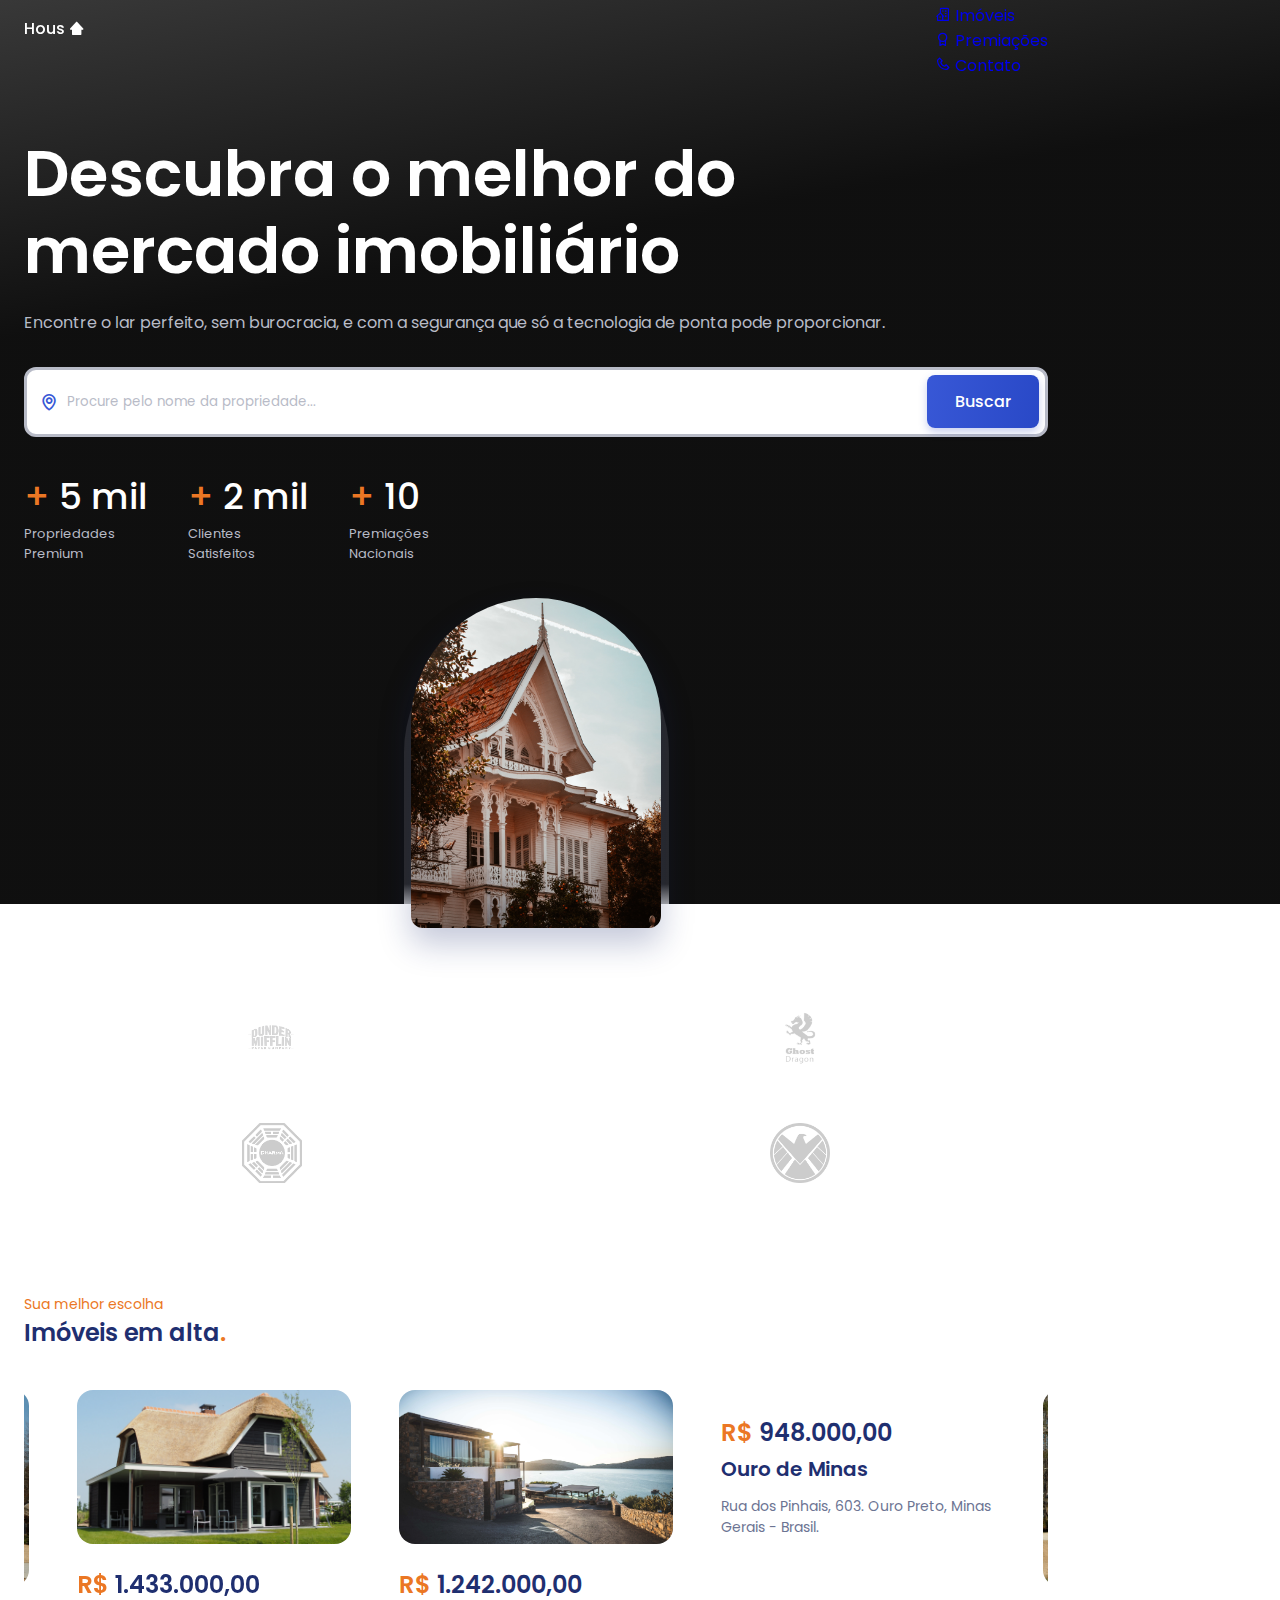
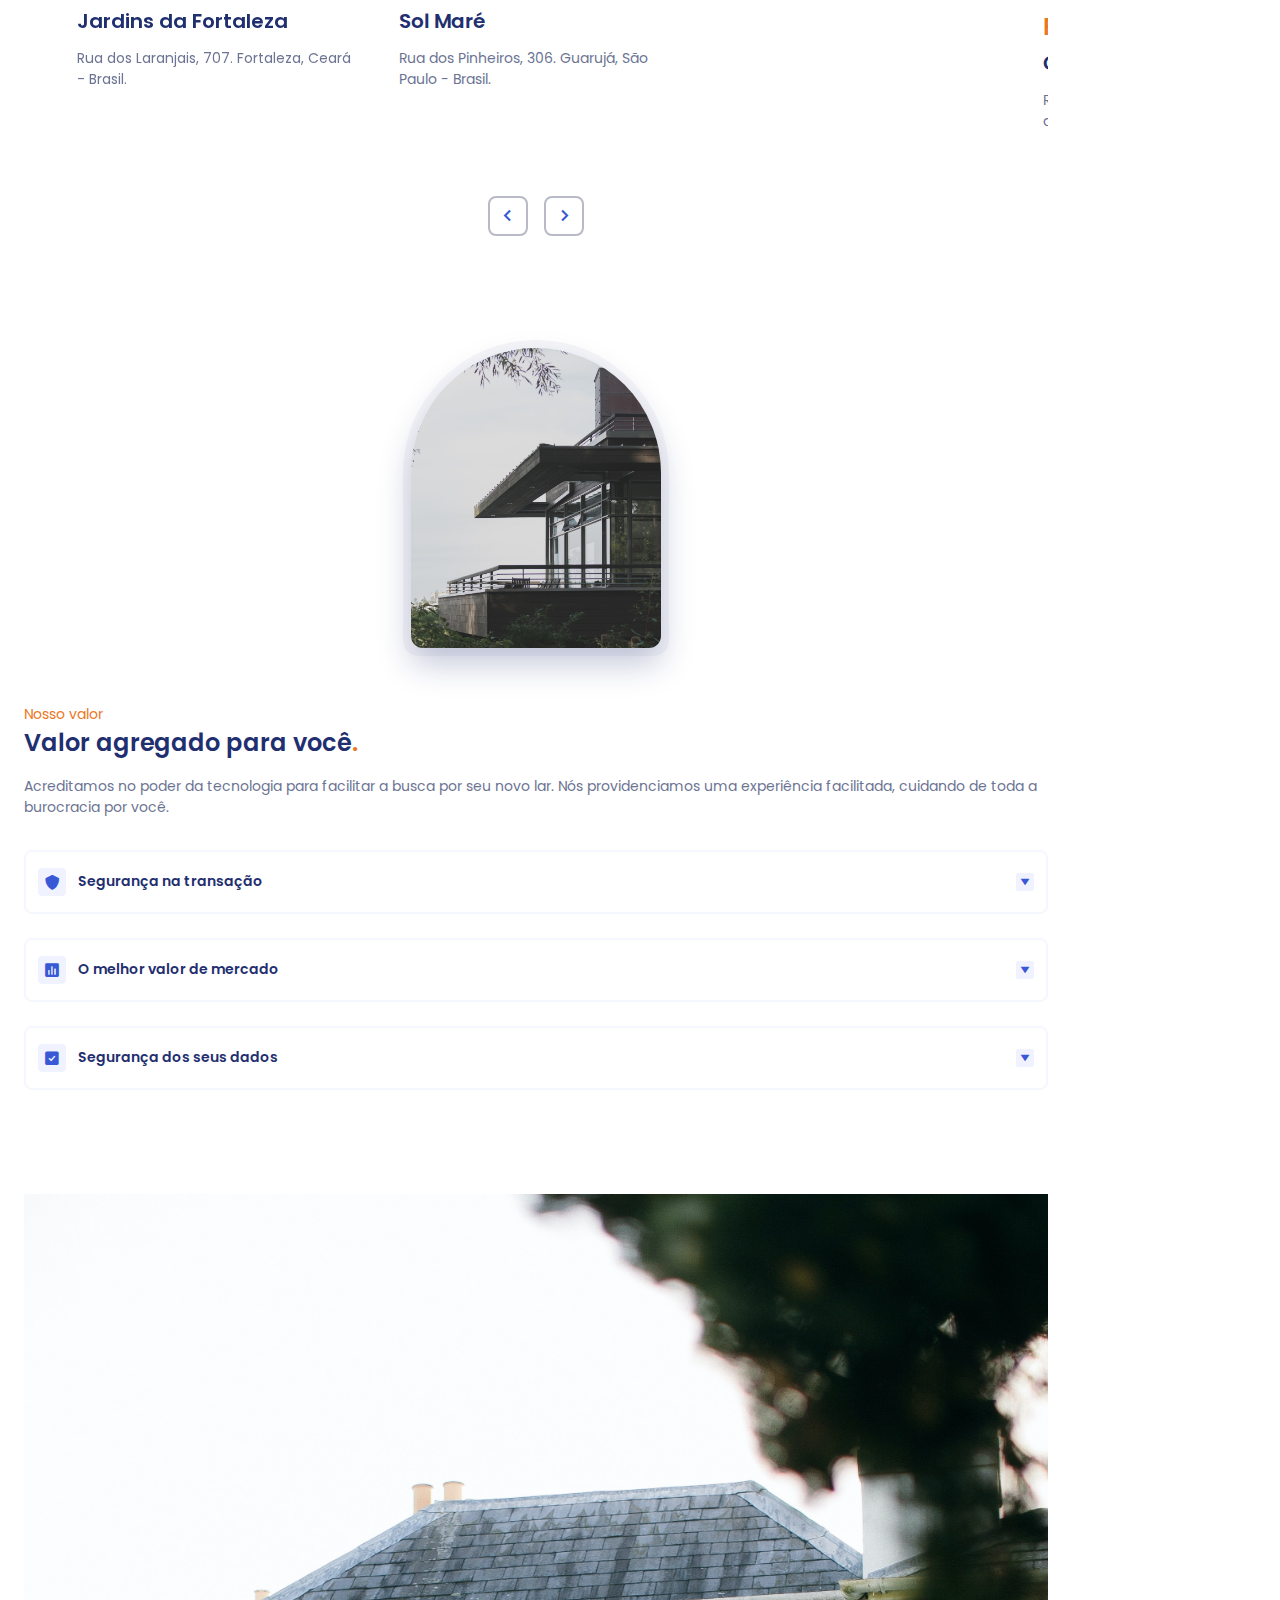
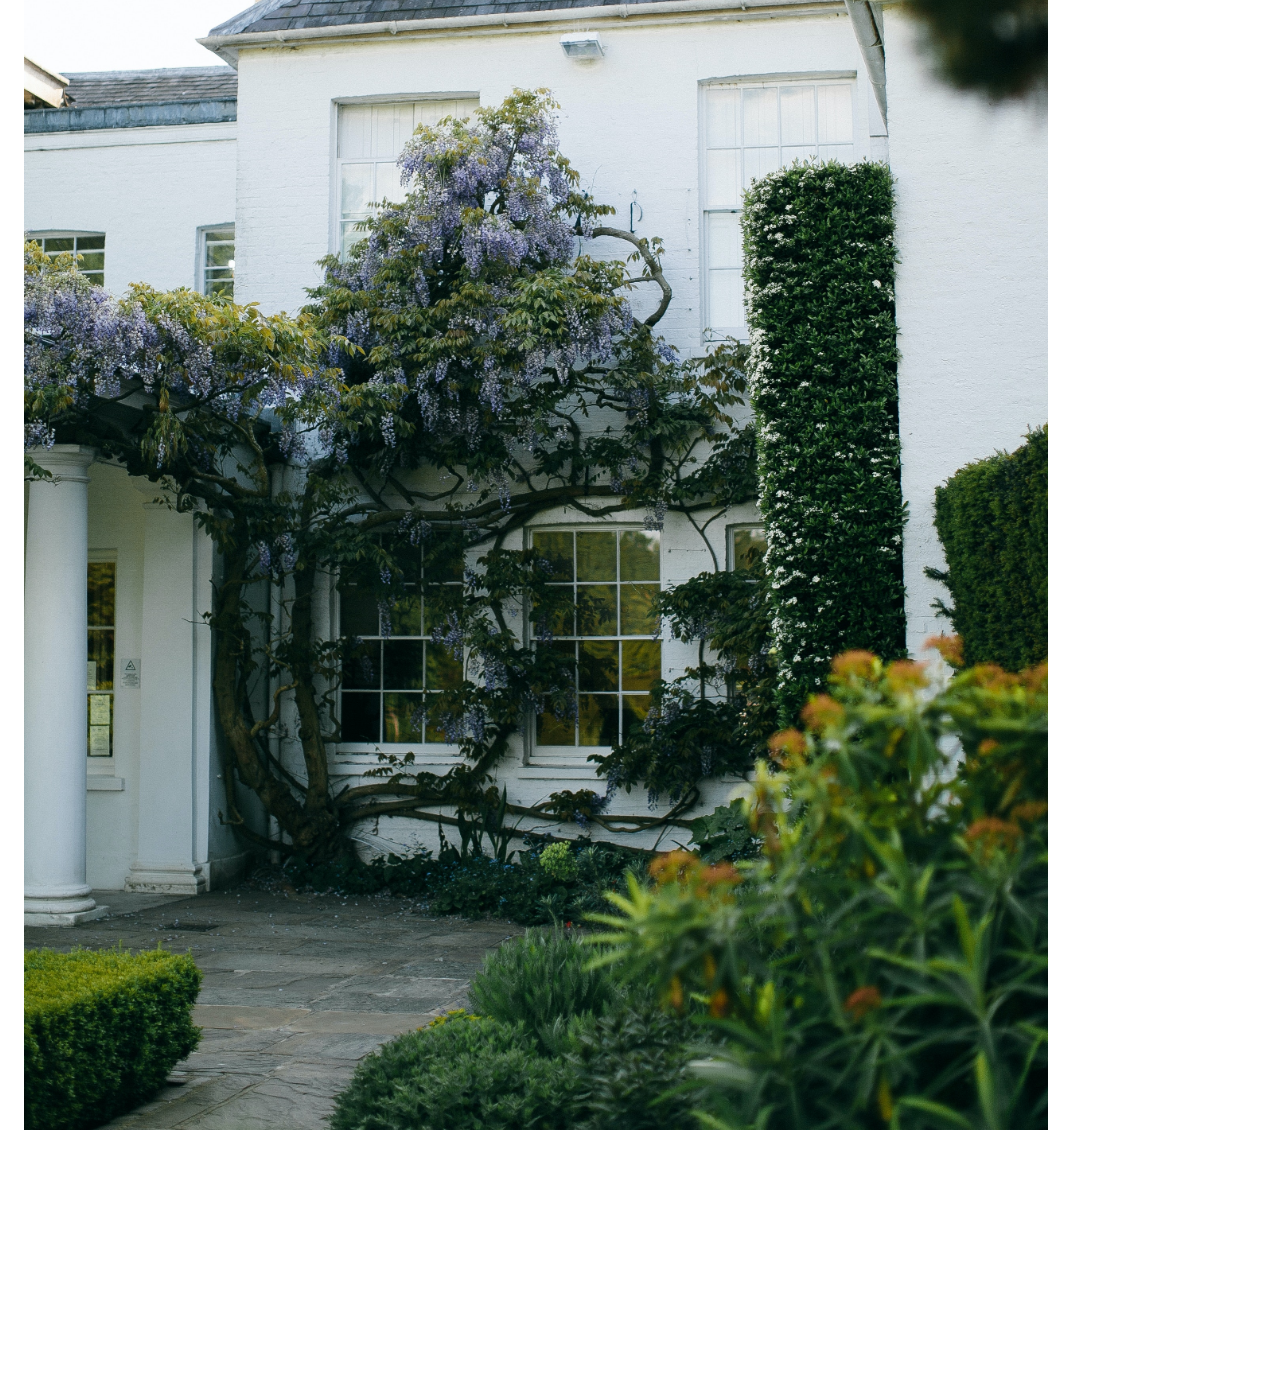
==== front/index.html @ 3b2ef06e "starting front" ====
<!DOCTYPE html>
<html lang="pt">
<head>
    <!--==================== REFERENCES ====================-->
    <!-- 
        Project based on Bedimcode class, available at https://www.youtube.com/watch?v=twRLgPsP1H0, named "Create a Responsive Real State Website Design Using HTML CSS & JavaScript"

        Description:
        "How to make a responsive real state website design using HTML CSS and JavaScript. Real estate landing page. Along with css animations and dark light theme. Developed first with the Mobile First methodology, then for desktop."
     -->


    <meta charset="UTF-8">
    <meta http-equiv="X-UA-Compatible" content="IE=edge">
    <meta name="viewport" content="width=device-width, initial-scale=1.0">

    <!--=============== FAVICON ===============-->
    <link rel="shortcut icon" href="assets/img/favicon.png" type="image/x-icon">


    <!--=============== BOXICONS ===============-->
    <link href='https://unpkg.com/boxicons@2.1.2/css/boxicons.min.css' rel='stylesheet'>

    <!--=============== SWIPER CSS ===============-->
    <link rel="stylesheet" href="assets/css/swiper-bundle.min.css">

    <!--=============== CSS ===============-->
    <link rel="stylesheet" href="assets/css/styles.css">

    <title>Hous</title>
</head>
<body>
    <!--==================== HEADER ====================-->
    <header class="header" id="header">
        <nav class="nav container">
            <a href="#" class="nav__logo">
                Hous <i class='bx bxs-home-alt-2'></i>
            </a>

            <div class="nav__menu">
                <ul class="nav__list">
                    <li class="nav__item">
                        <a href="#home" class="nav__link">
                            <i class='bx bx-home-alt-2' ></i>
                            <span>Home</span>
                        </a>
                    </li>

                    <li class="nav__item">
                        <a href="#popular" class="nav__link">
                            <i class='bx bx-building-house' ></i>
                            <span>Imóveis</span>
                        </a>
                    </li>

                    <li class="nav__item">
                        <a href="#value" class="nav__link">
                            <i class='bx bx-award' ></i>
                            <span>Premiações</span>
                        </a>
                    </li>

                    <li class="nav__item">
                        <a href="#contact" class="nav__link">
                            <i class='bx bx-phone' ></i>
                            <span>Contato</span>
                        </a>
                    </li>
                </ul>
            </div>
            
            <a href="#" class="button nav__button">
                Portal do proprietário
            </a>

        </nav>
    </header>
 
        <!--==================== MAIN ====================-->
        <main class="main">
            <!--==================== HOME ====================-->
            <section class="home section" id="home">
                <div class="home__container container grid">
                    <div class="home__data">
                        <h1 class="home__title">
                            Descubra o melhor do <br>mercado imobiliário <br>
                        </h1>
                        <p class="home__description">
                            Encontre o lar perfeito, sem burocracia, e com a segurança que só a tecnologia de ponta pode proporcionar.
                        </p>

                        <form action="" class="home__search">
                            <i class='bx bx-map'></i>
                            <input type="search" placeholder="Procure pelo nome da propriedade..." class="home__search-input">
                                <button class="button">Buscar</button>
                        </form>

                        <div class="home__value">
                            <div>
                                <h1 class="home__value-number">
                                    <span>+</span> 5 mil 
                                </h1>
                                <span class="home__value-description">
                                    Propriedades <br> Premium
                                </span>
                            </div>
                            <div>
                                <h1 class="home__value-number">
                                    <span>+</span> 2 mil 
                                </h1>
                                <span class="home__value-description">
                                    Clientes <br> Satisfeitos
                                </span>
                            </div>
                            <div>
                                <h1 class="home__value-number">
                                    <span>+</span> 10 
                                </h1>
                                <span class="home__value-description">
                                    Premiações <br> Nacionais
                                </span>
                            </div>
                    </div>
                </div>
                <div class="home__images">
                    <div class="home__orbe"></div>
                    <div class="home__img">
                        <img src="assets/img/home.jpg" alt="">
                    </div>
                 </div>
            </section>

            <!--==================== LOGOS ====================-->
            <section class="logos section">
                <div class="logos__container container grid">
                    <div class="logos__img">
                        <img src="assets/img/logo1.png" alt="">
                    </div>
                    <div class="logos__img">
                        <img src="assets/img/logo2.png" alt="">
                    </div>
                    <div class="logos__img">
                        <img src="assets/img/logo3.png" alt="">
                    </div>
                    <div class="logos__img">
                        <img src="assets/img/logo4.png" alt="">
                    </div>
                </div>
            </section>

            <!--==================== POPULAR ====================-->
            <section class="popular section" id="popular">
                <div class="container">
                    <span class="section__subtitle">Sua melhor escolha</span>
                    <h2 class="section__title">
                        Imóveis em alta<span>.</span>
                    </h2>

                    <div class="popular__container swiper">
                        <div class="swiper-wrapper">
                            <article class="popular__card swiper-slide">
                                <img src="assets/img/popular1.jpg" alt="" class="popular__img">
                                <div class="popular__data">
                                    <h2 class="popular__price">
                                        <span>R$ </span>1.242.000,00
                                    </h2>
                                    <h3 class="popular__title">
                                        Sol Maré
                                    </h3>
                                    <p class="popular__description">
                                        Rua dos Pinheiros, 306. Guarujá, São Paulo - Brasil. 
                                    </p>
                                </div>
                            </article>
                            <article class="popular__card swiper-slide">
                                <img src="assets/img/popular2.jpg" alt="" class="popular__img">
                                <div class="popular__data">
                                    <h2 class="popular__price">
                                        <span>R$ </span>948.000,00
                                    </h2>
                                    <h3 class="popular__title">
                                        Ouro de Minas
                                    </h3>
                                    <p class="popular__description">
                                        Rua dos Pinhais, 603. Ouro Preto, Minas Gerais - Brasil. 
                                    </p>
                                </div>
                            </article>
                            <article class="popular__card swiper-slide">
                                <img src="assets/img/popular3.jpg" alt="" class="popular__img">
                                <div class="popular__data">
                                    <h2 class="popular__price">
                                        <span>R$ </span>708.000,00
                                    </h2>
                                    <h3 class="popular__title">
                                        Casa Alves
                                    </h3>
                                    <p class="popular__description">
                                        Rua dos Cocais, 102. Rio de Janeiro, Rio de Janeiro - Brasil. 
                                    </p>
                                </div>
                            </article>
                            <article class="popular__card swiper-slide">
                                <img src="assets/img/popular4.jpg" alt="" class="popular__img">
                                <div class="popular__data">
                                    <h2 class="popular__price">
                                        <span>R$ </span>1.433.000,00
                                    </h2>
                                    <h3 class="popular__title">
                                        Jardins da Fortaleza
                                    </h3>
                                    <p class="popular__description">
                                        Rua dos Laranjais, 707. Fortaleza, Ceará - Brasil. 
                                    </p>
                                </div>
                            </article>
                        </div>
                        <div class="swiper-button-next">
                            <i class='bx bx-chevron-right'></i>
                        </div>
                        <div class="swiper-button-prev">
                            <i class='bx bx-chevron-left' ></i>
                        </div>
                    </div>

                </div>
            </section>

            <!--==================== VALUE ====================-->
            <section class="value section" id="value">
                <div class="value__container container grid">
                    <div class="value__images">
                        <div class="value__orbe"></div>
                        
                        <div class="value__img">
                            <img src="assets/img/value.jpg" alt="">
                        </div>
                    </div>

                    <div class="value__content">
                        <div class="value__data">
                            <span class="section__subtitle">
                                Nosso valor
                            </span>
                            <h2 class="section__title">
                                Valor agregado para você<span>.</span>
                            </h2>
                            <p class="value__description">
                                Acreditamos no poder da tecnologia para facilitar a busca por seu novo lar.  Nós providenciamos uma experiência facilitada, cuidando de toda a burocracia por você.
                            </p>

                            <div class="value__accordion">
                                <div class="value__accordion-item">
                                    <header class="value__accordion-header">
                                        <i class='bx bxs-shield value__accordion-icon'></i>
                                        <h3 class="value__accordion-title">
                                            Segurança na transação
                                        </h3>
                                        <div class="value__accordion-arrow">
                                            <i class='bx bxs-down-arrow' ></i>
                                        </div>
                                    </header>

                                    <div class="value__accordion-content">
                                        <p class="value__accordion-description">
                                            Utilizamos a plataforma PDSign, integrando todas as partes responsáveis pela transação por meio de certificações no padrão ICP-Brasil.
                                        </p>
                                    </div>
                                </div>


                                <div class="value__accordion-item">
                                    <header class="value__accordion-header">
                                        <i class='bx bxs-bar-chart-square value__accordion-icon'></i>
                                        <h3 class="value__accordion-title">
                                            O melhor valor de mercado
                                        </h3>
                                        <div class="value__accordion-arrow">
                                            <i class='bx bxs-down-arrow' ></i>
                                        </div>
                                    </header>

                                    <div class="value__accordion-content">
                                        <p class="value__accordion-description">
                                            Proporcionamos o melhor preço para você. Garantimos que o valor apresentado não sofrerá variações de custos posteriores.
                                        </p>
                                    </div>
                                </div>

                                <div class="value__accordion-item">
                                    <header class="value__accordion-header">
                                        <i class='bx bxs-check-square value__accordion-icon'></i>
                                        <h3 class="value__accordion-title">
                                            Segurança dos seus dados
                                        </h3>
                                        <div class="value__accordion-arrow">
                                            <i class='bx bxs-down-arrow' ></i>
                                        </div>
                                    </header>

                                    <div class="value__accordion-content">
                                        <p class="value__accordion-description">
                                            Garantimos a proteção dos seus dados, em conformidade com a LGPD.
                                        </p>
                                    </div>
                                </div>

                            </div>

                        </div>
                    </div>

                </div>
            </section>

            <!--==================== CONTACT ====================-->
            <section class="contact section" id="contact">
                <div class="contact__container container grid">
                     <div class="contact__images">
                        <div class="contact__orbe">
                            <div class="contact__img">
                                <img src="assets/img/contact.jpg" alt="">
                            </div>

                            <div class="contact__content">
                                <div class="contact__data">
                                    <span class="section__subtitle">
                                        
                                    </span>
                                </div>
                            </div>

                        </div>
                     </div>
                </div>
            </section>

            <!--==================== SUBSCRIBE ====================-->
            <section class="subscribe section">
                
            </section>
        </main>

        <!--==================== FOOTER ====================-->
        <footer class="footer section">
            
        </footer>


        <!--========== SCROLL UP ==========-->


        <!--=============== SCROLLREVEAL ===============-->
        <script src="assets/js/scrollreveal.min.js"></script>

        <!--=============== SWIPER JS ===============-->
        <script src="assets/js/swiper-bundle.min.js"></script>

        <!--=============== MAIN JS ===============-->
        <script src="assets/js/main.js"></script></script>
    </body>
</html>
---- front/assets/css/styles.css ----
/*=============== GOOGLE FONTS ===============*/
@import url("https://fonts.googleapis.com/css2?family=Poppins:wght@400;500;600&display=swap");

/*=============== VARIABLES CSS ===============*/
:root {
  --header-height: 3.5rem;

  /*========== Colors ==========*/
  /*Color mode HSL(hue, saturation, lightness)*/
  --first-color: hsl(228, 66%, 53%);
  --first-color-alt: hsl(228, 66%, 47%);
  --first-color-light: hsl(228, 62%, 59%);
  --first-color-lighten: hsl(228, 100%, 97%);
  --second-color: hsl(25, 83%, 53%);
  --title-color: hsl(228, 57%, 28%);
  --text-color: hsl(228, 15%, 50%);
  --text-color-light: hsl(228, 12%, 75%);
  --border-color: hsl(228, 99%, 98%);
  --body-color: #fff;
  --container-color: #fff;

  /*========== Font and typography ==========*/
  /*.5rem = 8px | 1rem = 16px ...*/
  --body-font: 'Poppins', sans-serif;
  --biggest-font-size: 2.25rem;
  --h1-font-size: 1.5rem;
  --h2-font-size: 1.25rem;
  --h3-font-size: 1rem;
  --normal-font-size: .938rem;
  --small-font-size: .813rem;
  --smaller-font-size: .75rem;

  /*========== Font weight ==========*/
  --font-medium: 500;
  --font-semi-bold: 600;

  /*========== z index ==========*/
  --z-tooltip: 10;
  --z-fixed: 100;
}

/* Responsive typography */
@media screen and (min-width: 1024px) {
  :root {
    --biggest-font-size: 4rem;
    --h1-font-size: 2.25rem;
    --h2-font-size: 1.5rem;
    --h3-font-size: 1.25rem;
    --normal-font-size: 1rem;
    --small-font-size: .875rem;
    --smaller-font-size: .813rem;
  }
}

/*=============== BASE ===============*/
* {
  box-sizing: border-box;
  padding: 0;
  margin: 0;
}

html {
  scroll-behavior: smooth;
}

body {
  font-family: var(--body-font);
  font-size: var(--normal-font-size);
  background-color: var(--body-color);
  color: var(--text-color);
  transition: .3s; /* For animation dark mode */
}

h1, h2, h3 {
  color: var(--title-color);
  font-weight: var(--font-semi-bold);
}

ul {
  list-style: none;
}

a {
  text-decoration: none;
}

img {
  max-width: 100%;
  height: auto;
}

input,
button {
  font-family: var(--body-font);
  outline: none;
  border: none;
}

/*=============== THEME ===============*/


/*========== Variables Dark theme ==========*/


/*========== 
    Color changes in some parts of 
    the website, in dark theme 
==========*/


/*=============== REUSABLE CSS CLASSES ===============*/
.container {
  max-width: 1024px;
  margin-left: 1.5rem;
  margin-right: 1.5rem;
}

.grid {
  display: grid;
}

.section {
  padding: 4.5rem 0 2rem;
}

.section__title {
  font-size: var(--h2-font-size);
  margin-bottom: 1rem;
}

.section__title span {
  color: var(--second-color);
}

.section__subtitle {
  display: block;
  font-size: var(--small-font-size);
  color: var(--second-color);
}

.main {
  overflow: hidden; /* For the animations ScrollReveal*/
}

/*=============== HEADER & NAV ===============*/
.header{
    position: fixed;
    top: 0;
    left: 0;
    width: 100%;
    background-color: transparent;
    z-index: var(--z-fixed);
    transition: .4s;
}

.nav{
    height: var(--header-height);
    display: flex;
    justify-content: space-between;
    align-items: center;
}

.nav__logo{
    color:#fff;
    display: inline-flex;
    align-items: center;
    column-gap: .25rem;
    font-weight: var(--font-medium);
    transition: .3s
}

.nav__logo i{
    font-size: 1rem;

}

.nav__logo:hover{
    color: var(--first-color);
}

@media screen and (max-width: 1023px) {
    .nav__menu{
        position: fixed;
        bottom: 2rem;
        background-color: var(--container-color);
        box-shadow: 0 8px 24px hsla(228, 66%, 45%, .15);
        width: 90%;
        left: 0;
        right: 0;
        margin: 0 auto;
        padding: 1.30rem 3 rem;
        border-radius: 1.23rem;
        transition: .4s;
    }

    .nav__list{
        display: flex;
        justify-content: space-between;
        align-items: center;
    }

    .nav__link{
        color: var(--text-color);
        display: flex;
        padding: .5rem;
        border-radius: 50%;
    }

    .nav__link i{
        font-size: 1.25rem;
    }

    .nav__link span{
        display: none;
    }

}

/* Change background header */
.scroll-header{
  background-color: var(--body-color);
  box-shadow: 0 1px 4px hsla(228, 4%, 15%, .1);
}
.scroll-header .nav__logo{
  color: var(--first-color);
}


/* Active link */


/*=============== HOME ===============*/
.home{
    background: linear-gradient(170deg,
                hsl(0, 0%, 22%) 0%,
                hsl(0, 0%, 6%) 30%);
    padding-bottom: 0;
}

.home__container{
    padding-top: 4rem;
    row-gap: 3.5rem;
}

.home__title,
.home__value-number{
    color:#fff;
}

.home__title{
    font-size: var(--biggest-font-size);
    line-height: 120%;
    margin-bottom: 1.25rem;
}

.home__description{
    color: var(--text-color-light);
    margin-bottom: 2rem;
}

.home__search{
    background-color: var(--body-color);
    padding: .35rem .35rem .35rem .75rem;
    display: flex;
    align-items: center;
    border-radius: .75rem;
    border: 3px solid var(--text-color-light);
    margin-bottom: 2rem;
}

.home__search i{
    font-size: 1.25rem;
    color: var(--first-color);
}

.home__search-input{
    width: 90%;
    background-color: var(--body-color);
    color: var(--text-color);
    margin: 0 .5rem;
}

.home__search-input::placeholder{
    color: var(--text-color-light);
}

.home__value{
    display: flex;
    column-gap: 2.5rem;
}

.home__value-number{
    font-size: var(--h1-font-size);
    font-weight: var(--font-medium);
}

.home__value-number span{
    color: var(--second-color);
}

.home__value-description{
    display: flex;
    color: var(--text-color-light);
    font-size: var(--smaller-font-size);
}

.home__images{
    position: relative;
    display: flex;
    justify-content: center;
}

.home__orbe{
    width: 265px;
    height: 284px;
    background: linear-gradient(180deg,
                hsl(0, 0%, 16%) 93%,
                hsl(0, 0%, 67%) 100%); 
    border-radius: 135px 135px 0 0;     
}

.home__img{
    position:absolute;
    width: 250px;
    height: 330px;
    overflow: hidden;
    border-radius: 125px 125px 12px 12px;
    display: inline-flex;
    align-items: flex-end;
    bottom: -1.5rem;
    box-shadow: 0 16px 32px hsla(228, 66%, 25%, .25);
}

/*=============== BUTTON ===============*/

.button{
  display: inline-block;
  background: linear-gradient(101deg,
              hsl(228, 66%, 53%),
              hsl(228, 66%, 47%));
  color:#fff;
  padding: 14px 28px;
  border-radius: .5rem;
  font-size: var(--normal-font-size);
  font-weight: var(--font-medium);
  box-shadow: 0 4px 8px hsla(228, 66%, 45%, .25);
  cursor: pointer;
}

.button:hover{
  box-shadow: 0 4px 12px hsla(228, 66%, 45%, .25);
}

.nav__button{
  display: none;
}

/*=============== LOGOS ===============*/
.logos__container{
  padding-top: 2rem;
  grid-template-columns: repeat(2, 1fr);
  gap: 3rem 2rem;
  justify-items: center;
}

.logos__img img{
  height: 60px;
  opacity: .2;
  transition: .3s;
}

.logos__img img:hover{
  opacity: .6;

}

/*=============== POPULAR ===============*/
.popular__container{
  padding: 1rem 0 5rem;
}

.popular__card{
  width: 290px;
  background-color: var(--container-color);
  padding: .5rem .5rem 1.5rem;
  margin: 0 auto;
  transition: .4s;
}

.popular__img{
  border-radius: 1rem;
  margin-bottom: 1rem;
}

.popular__data{
  padding: 0 1 rem 0 .5rem;
}

.popular__price{
  font-size: var(--h2-font-size);
  color: --text-color;
  margin-bottom: .25rem;
}

.popular__price span{
  color: var(--second-color);
}

.popular__title{
  font-size: var(--h3-font-size);
  margin-bottom: .75rem;
}

.popular__description{
  font-size: var(--small-font-size);
}

.popular__card:hover{
  box-shadow: 0 12px 16px hsla(228, 66%, 45%, .1);
}

/* Swiper class */
.swiper-button-prev::after,
.swiper-button-next::after{
  content: '';
}

.swiper-button-prev,
.swiper-button-next{
  top: initial;
  bottom: 0;
  width: initial;
  height: initial;
  background-color: var(--container-color);
  border: 2px solid var(--text-color-light);
  padding: 6px;
  border-radius: .5rem;
  font-size: 1.5rem;
  color: var(--first-color);
}

.swiper-button-prev{
  left: calc(50% - 3rem);
}

.swiper-button-next{
  right: calc(50% - 3rem);
}

/*=============== VALUE ===============*/
.value__container{
  row-gap: 3rem;
}

.value__images{
  position: relative;
  display: flex;
  justify-content: center;
}

.value__orbe{
  width: 266px;
  height: 316px;
  background-color: hsl(228, 24%, 97%);
  border-radius: 135px 135px 16px 16px;
}

.value__img{
  position: absolute;
  width: 250px;
  height: 300px;
  overflow: hidden;
  border-radius: 125px 125px 12px 12px;
  inset: 0;
  margin: auto;
  box-shadow: 0 16px 32px hsla(228, 66%, 25%, .25);
}

.value__description{
  font-size: var(--small-font-size);
  margin-bottom: 2rem;
}

.value__accordion{
  display: grid;
  row-gap: 1.5rem;
}

.value__accordion-item{
  background-color: var(--body-color);
  border: 2px solid var(--border-color);
  border-radius: .5rem;
  padding: 1rem .75rem;
}

.value__accordion-header{
  display: flex;
  align-items: center;
  cursor: pointer;
}

.value__accordion-icon{
  background-color: var(--first-color-lighten);
  padding: 5px;
  border-radius: .25rem;
  font-size: 18px;
  color: var(--first-color);
  margin-right: .75rem;
  transition: .3s;
}

.value__accordion-title{
  font-size:  var(--small-font-size);
}

.value__accordion-arrow{
  display: inline-flex;
  background-color: var(--first-color-lighten);
  padding: .25rem;
  color: var(--first-color);
  border-radius: 2px;
  font-size: 10px;
  margin-left: auto;
  transition: .3s;
}

.value__accordion-arrow i{
  transition: .4s;
}

.value__accordion-description{
  font-size: var(--smaller-font-size);
  padding: 1.25rem 2.5rem 0 2.75rem;
}

.value__accordion-content{
  overflow: hidden;
  height: 0;
  transition: all .25s ease;
}


/*Rotate icon and add shadows*/
.accordion-open{
  box-shadow: 0 12px 32px hsla(228, 66%, 45%, .1)
}

.accordion-open .value__accordion-icon{
  box-shadow: 0 4px 4px hsla(228, 66%, 45%, .1);
}

.accordion-open .value__accordion-arrow{
  box-shadow: 0 2px 4px hsla(228, 66%, 45%, .1);
}

.accordion-open .value__accordion-arrow i{
  transform: rotate(-180deg);
}

/*=============== CONTACT ===============*/


/*=============== SUBSCRIBE ===============*/


/*=============== FOOTER ===============*/


/*=============== SCROLL BAR ===============*/


/*=============== SCROLL UP ===============*/


/* Show Scroll Up*/


/*=============== BREAKPOINTS ===============*/
/* For small devices */


/* For medium devices */


/* For large devices */


/* For 2K & 4K resolutions */
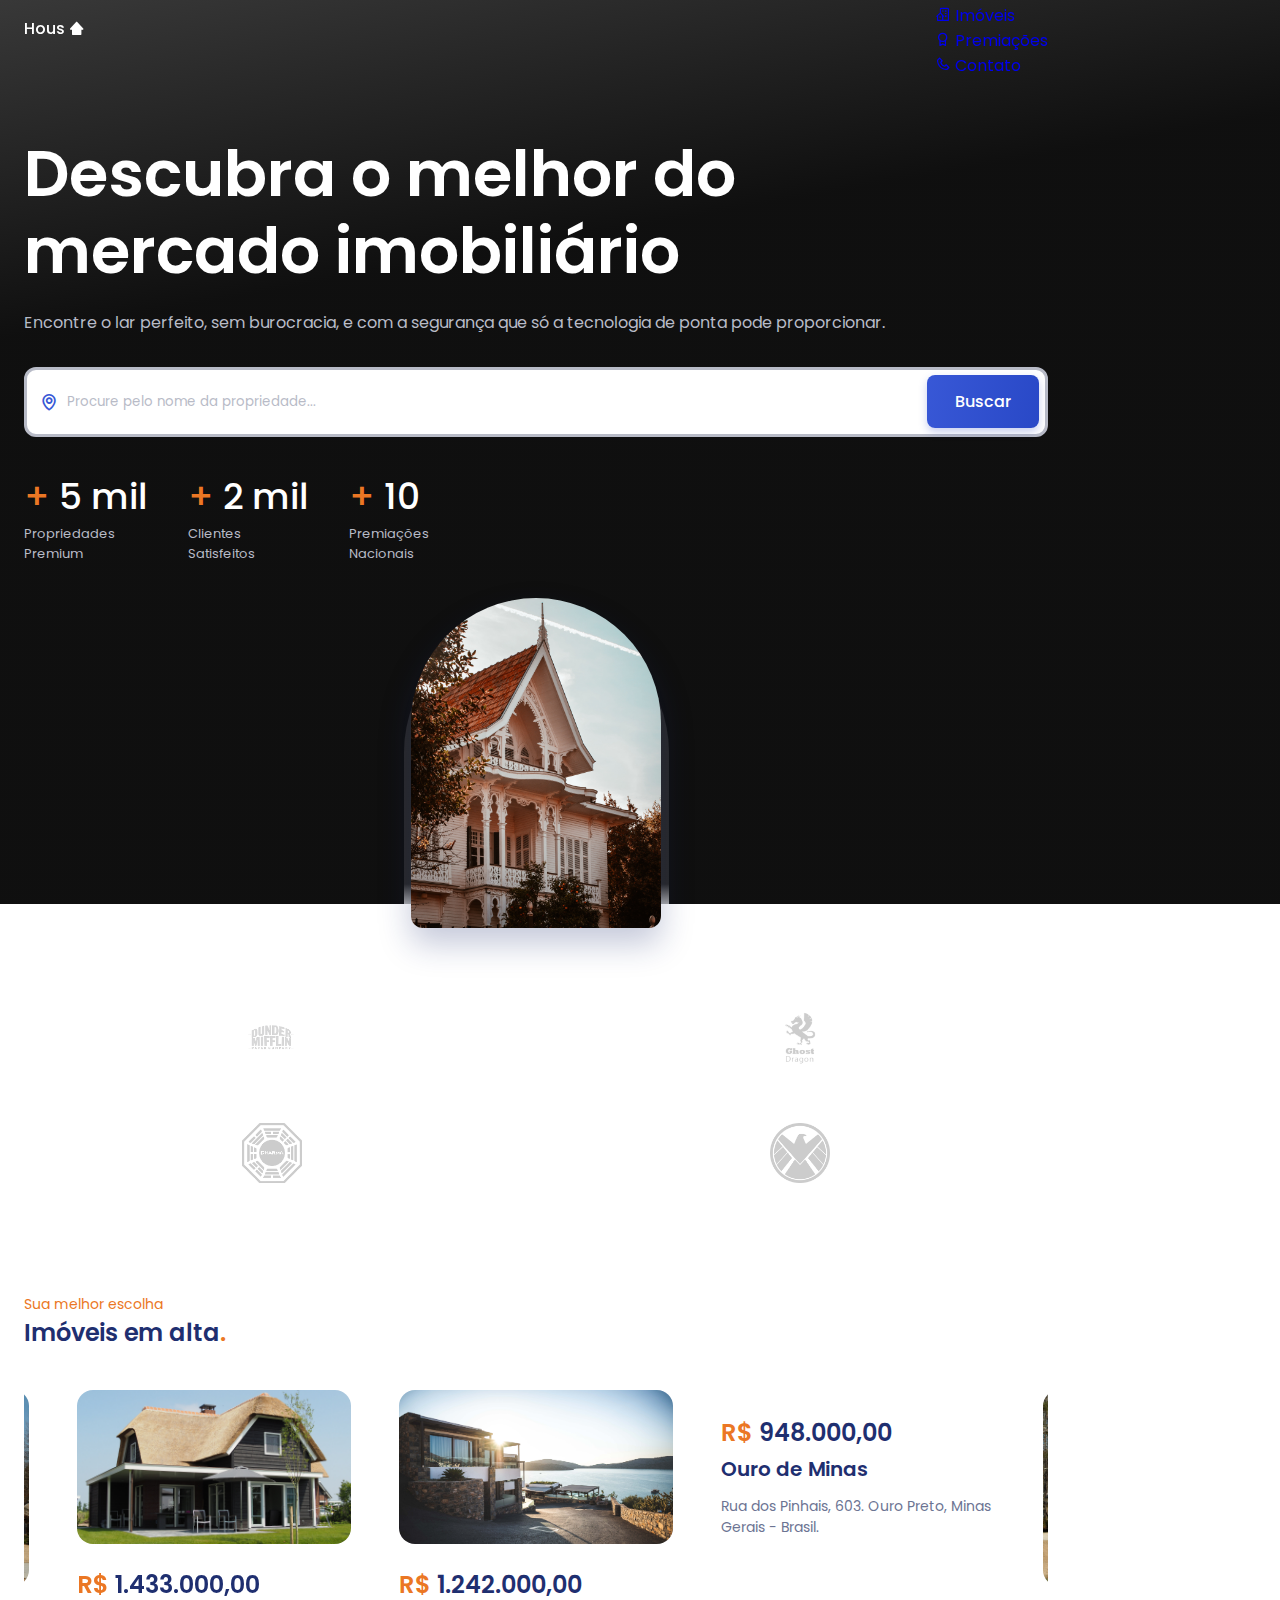
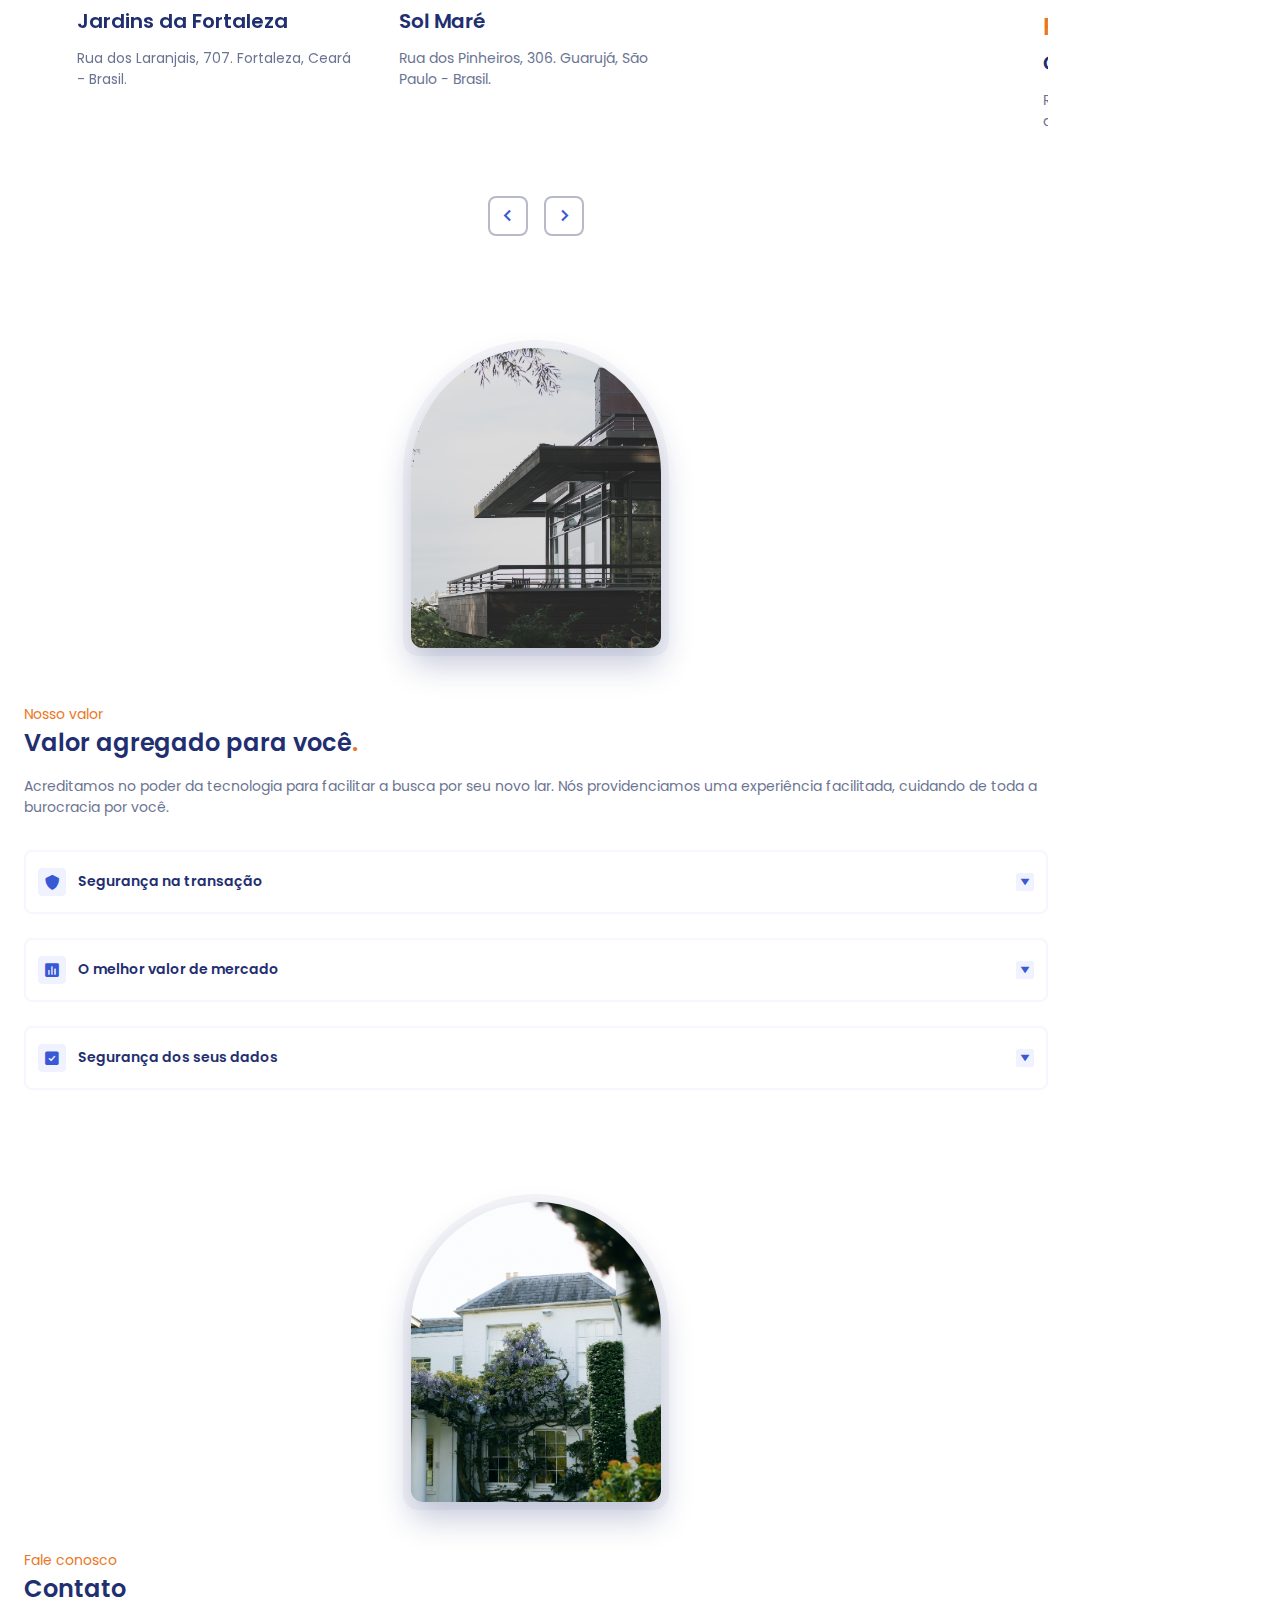
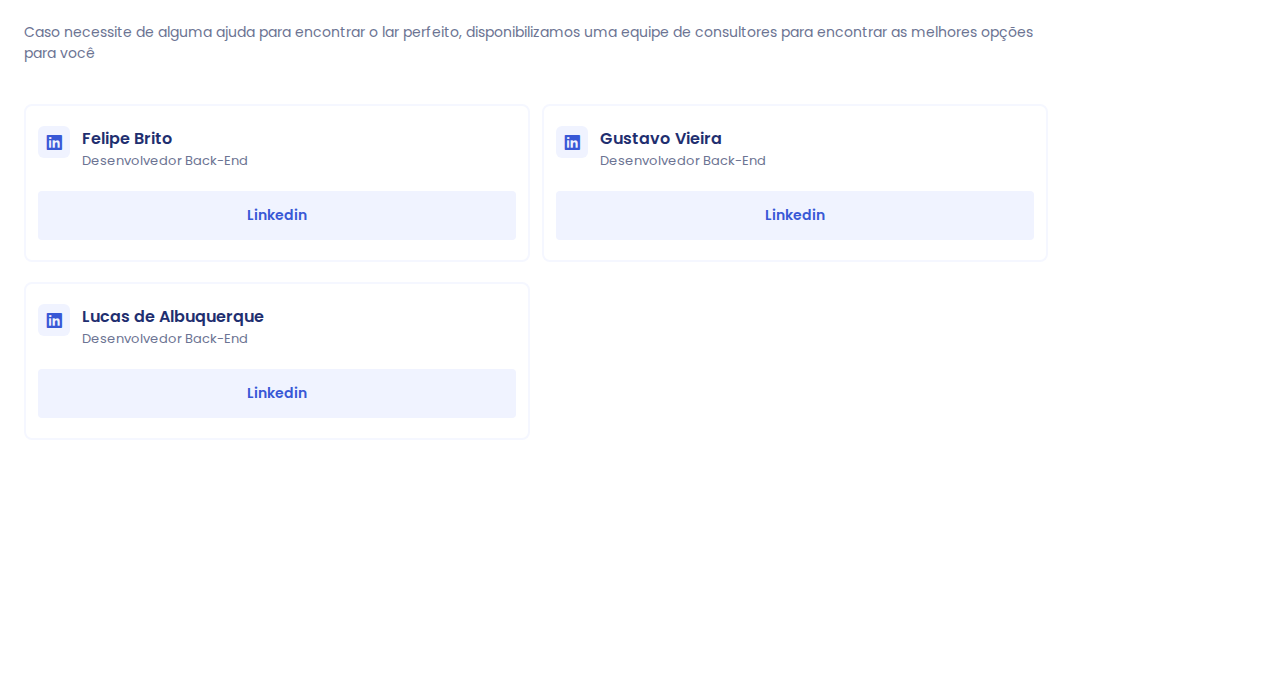
==== commit 3b00d68b: "contact section" ====
--- a/front/index.html
+++ b/front/index.html
@@ -321,17 +321,88 @@
                             <div class="contact__img">
                                 <img src="assets/img/contact.jpg" alt="">
                             </div>
-
-                            <div class="contact__content">
-                                <div class="contact__data">
-                                    <span class="section__subtitle">
-                                        
-                                    </span>
-                                </div>
-                            </div>
-
                         </div>
                      </div>
+
+                     <div class="contact__content">
+                        <div class="contact__data">
+                            <span class="section__subtitle">
+                                Fale conosco
+                            </span>
+                            <h2 class="section__title">
+                                Contato
+                            </h2>
+                            <p class="contact__description">
+                                Caso necessite de alguma ajuda para encontrar o lar perfeito, disponibilizamos uma equipe de consultores para encontrar as melhores opções para você
+                            </p>
+                        </div>
+
+                        <div class="contact__card">
+                            <div class="contact__card-box">
+                                <div class="contact__card-info">
+                                    <i class='bx bxl-linkedin-square' ></i>
+                                    <div>
+                                        <h3 class="contact__card-title">
+                                            Felipe Brito
+                                        </h3>
+                                        <p class="contact__card-description">
+                                            Desenvolvedor Back-End
+                                        </p>
+                                    </div>
+                                </div>
+                                <a href="https://www.linkedin.com/in/felipe-brito-4b7a82206/" target="_blank">
+                                    <button class="button contact__card-button">
+                                    Linkedin
+                                </button>
+                                </a>
+                            </div>
+                            
+                            <div class="contact__card-box">
+                                <div class="contact__card-info">
+                                    <i class='bx bxl-linkedin-square' ></i>
+                                    <div>
+                                        <h3 class="contact__card-title">
+                                            Gustavo Vieira
+                                        </h3>
+                                        <p class="contact__card-description">
+                                            Desenvolvedor Back-End
+                                        </p>
+                                    </div>
+                                                                       
+                                </div>
+                                <a href="https://www.linkedin.com/in/gustavo-vieira-de-andrade" target="_blank">
+                                    <button class="button contact__card-button">
+                                    Linkedin
+                                    </button>
+                                </a>
+                            </div>
+
+                            <div class="contact__card-box">
+                                <div class="contact__card-info">
+                                    <i class='bx bxl-linkedin-square' ></i>
+                                    <div>
+                                        <h3 class="contact__card-title">
+                                            Lucas de Albuquerque
+                                        </h3>
+                                        <p class="contact__card-description">
+                                            Desenvolvedor Back-End
+                                        </p>
+                                    </div>
+                                    
+                                    
+                                </div>
+
+                                <a href="https://www.linkedin.com/in/lucas-de-albuquerque-681670147/" target="_blank">
+                                    <button class="button contact__card-button">
+                                    Linkedin
+                                    </button>
+                                </a>
+
+                            </div>
+                        </div>
+
+                    </div>
+
                 </div>
             </section>
 
--- a/front/assets/css/styles.css
+++ b/front/assets/css/styles.css
@@ -558,7 +558,98 @@
 }
 
 /*=============== CONTACT ===============*/
-
+.contact_container {
+  row-gap: 2rem;
+}
+
+.contact__images{
+  position: relative;
+  display: flex;
+  justify-content: center;
+  margin-bottom: 2.5rem;
+}
+
+.contact__orbe{
+  width: 266px;
+  height: 316px;
+  background-color: hsl(228, 24%, 97%);
+  border-radius: 135px 135px 16px 16px;
+}
+
+.contact__img{
+  position: absolute;
+  width: 250px;
+  height: 300px;
+  overflow: hidden;
+  border-radius: 125px 125px 12px 12px;
+  inset: 0;
+  margin: auto;
+  box-shadow: 0 16px 32px hsla(228, 66%, 25%, .25);
+}
+
+.contact__description{
+  font-size: var(--small-font-size);
+  margin-bottom: 2.5rem;
+}
+
+.contact__card{
+  display: grid;
+  align-items: center;
+  justify-content: center;
+  grid-template-columns: repeat(2, 1fr);
+  gap: 1.25rem .75rem;
+}
+
+.contact__card-box{
+  background-color: var(--body-color);
+  border: 2px solid var(--border-color);
+  padding: 1.25rem .75rem;
+  border-radius: .5rem;
+  transition: .3s;
+}
+
+.contact__card-info{
+  display: flex;
+  align-items: flex-start;
+  column-gap: .75rem;
+  margin-bottom: 1.25rem;
+}
+
+.contact__card i{
+  padding: 6px;
+  background-color: var(--first-color-lighten);
+  border-radius: 6px;
+  font-size: 1.25rem;
+  color: var(--first-color);
+}
+
+.contact__card-title{
+  font-size: var(--normal-font-size);
+}
+
+.contact__card-description{
+  font-size: var(--smaller-font-size);
+}
+
+.contact__card-button{
+  font-size: var(--small-font-size);
+  padding: 14px 0;
+  width: 100%;
+  border-radius: .25rem;
+  background: var(--first-color-lighten);
+  color: var(--first-color);
+  font-weight: var(--font-semi-bold);
+  box-shadow: none;
+}
+
+.contact__card-button:hover{
+  background-color: var(--first-color);
+  color: #fff;
+}
+
+.contact__card-box:hover{
+  box-shadow: 0 8px 24px hsla(228, 66%, 45%, .1);
+}
 
 /*=============== SUBSCRIBE ===============*/
 
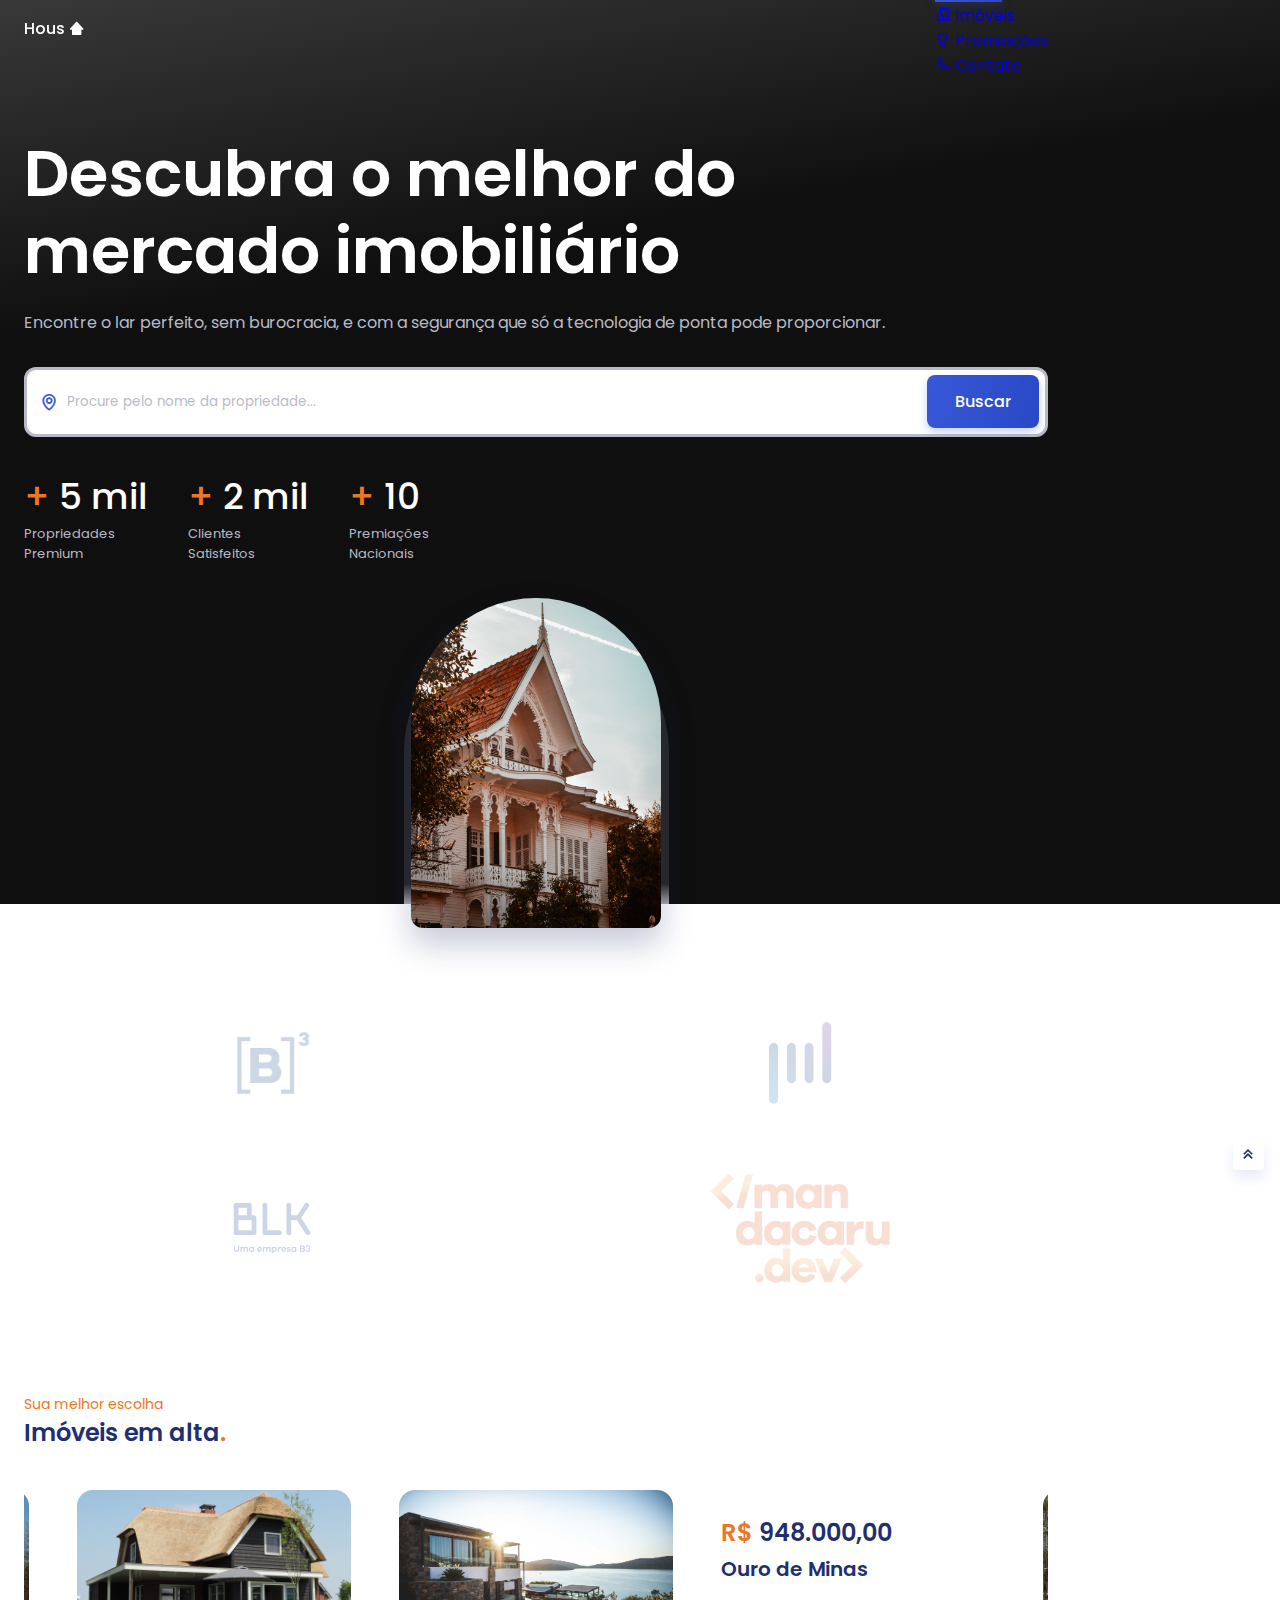
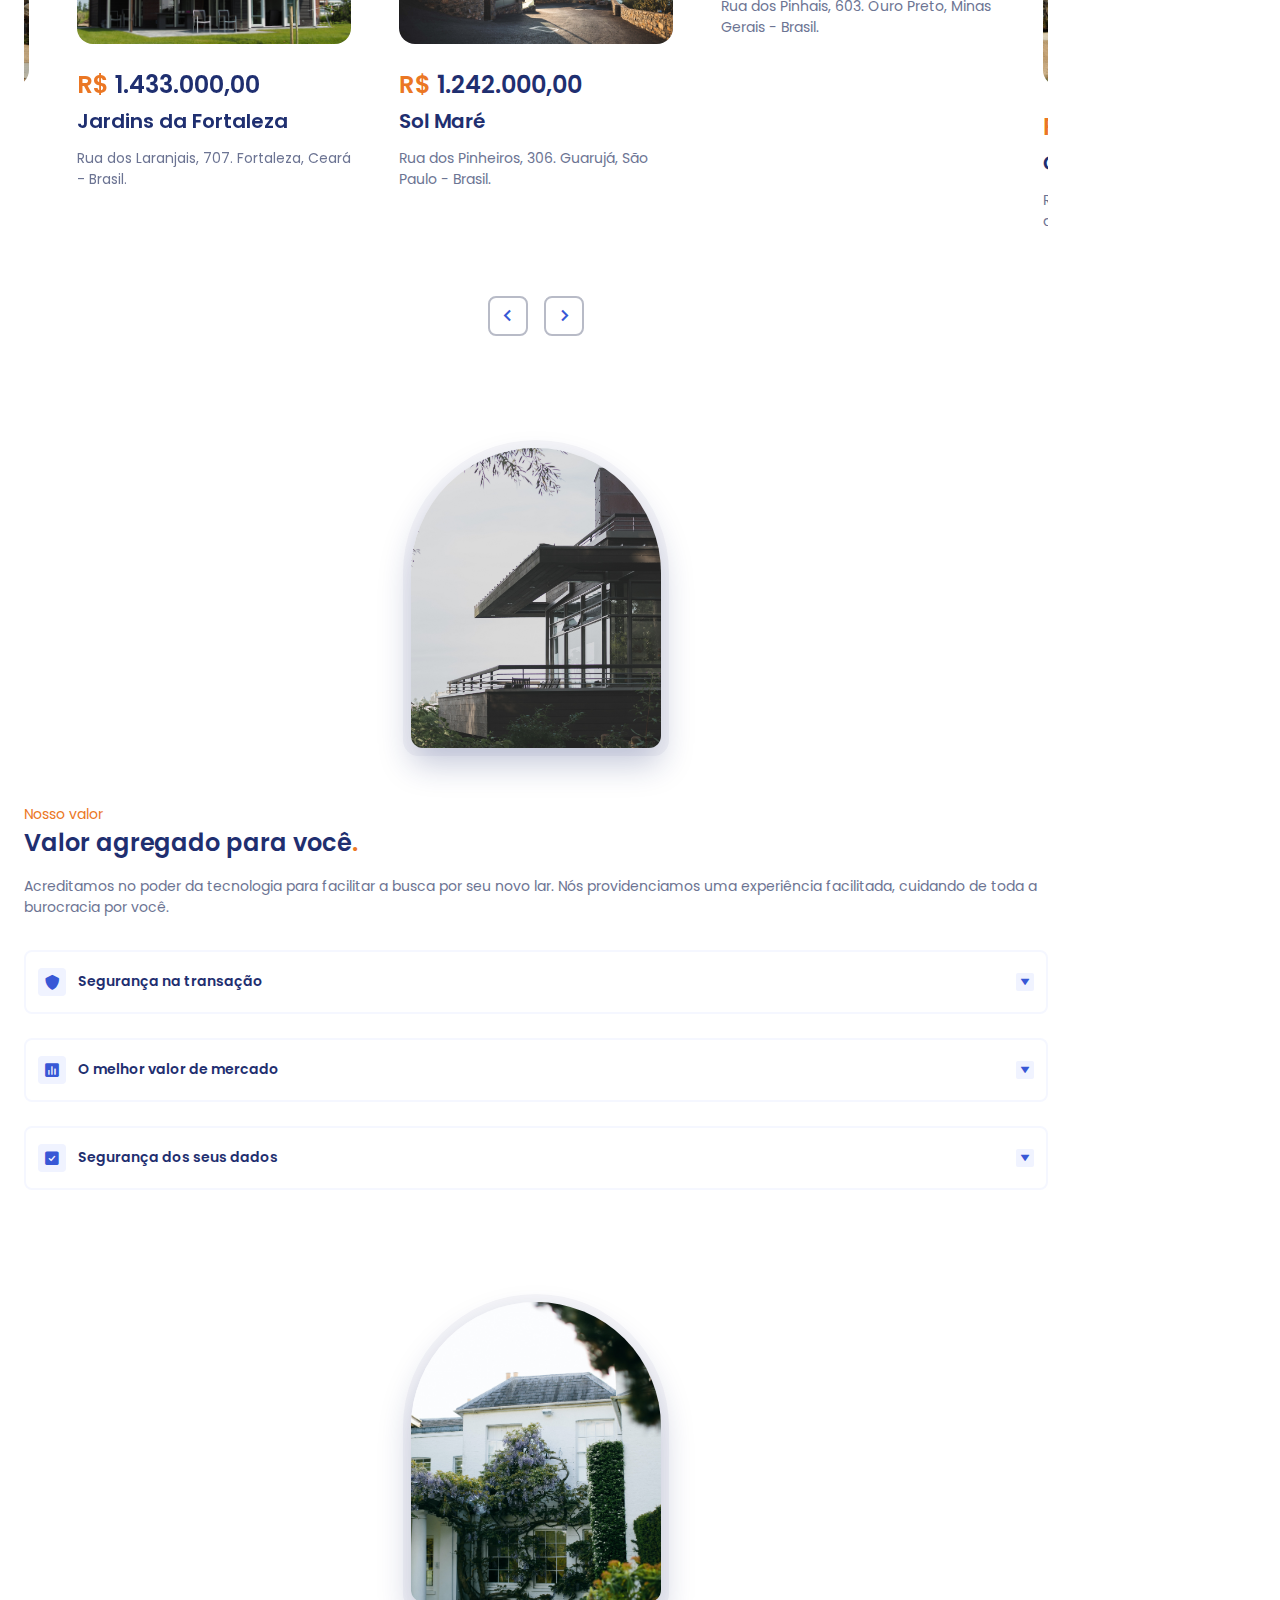
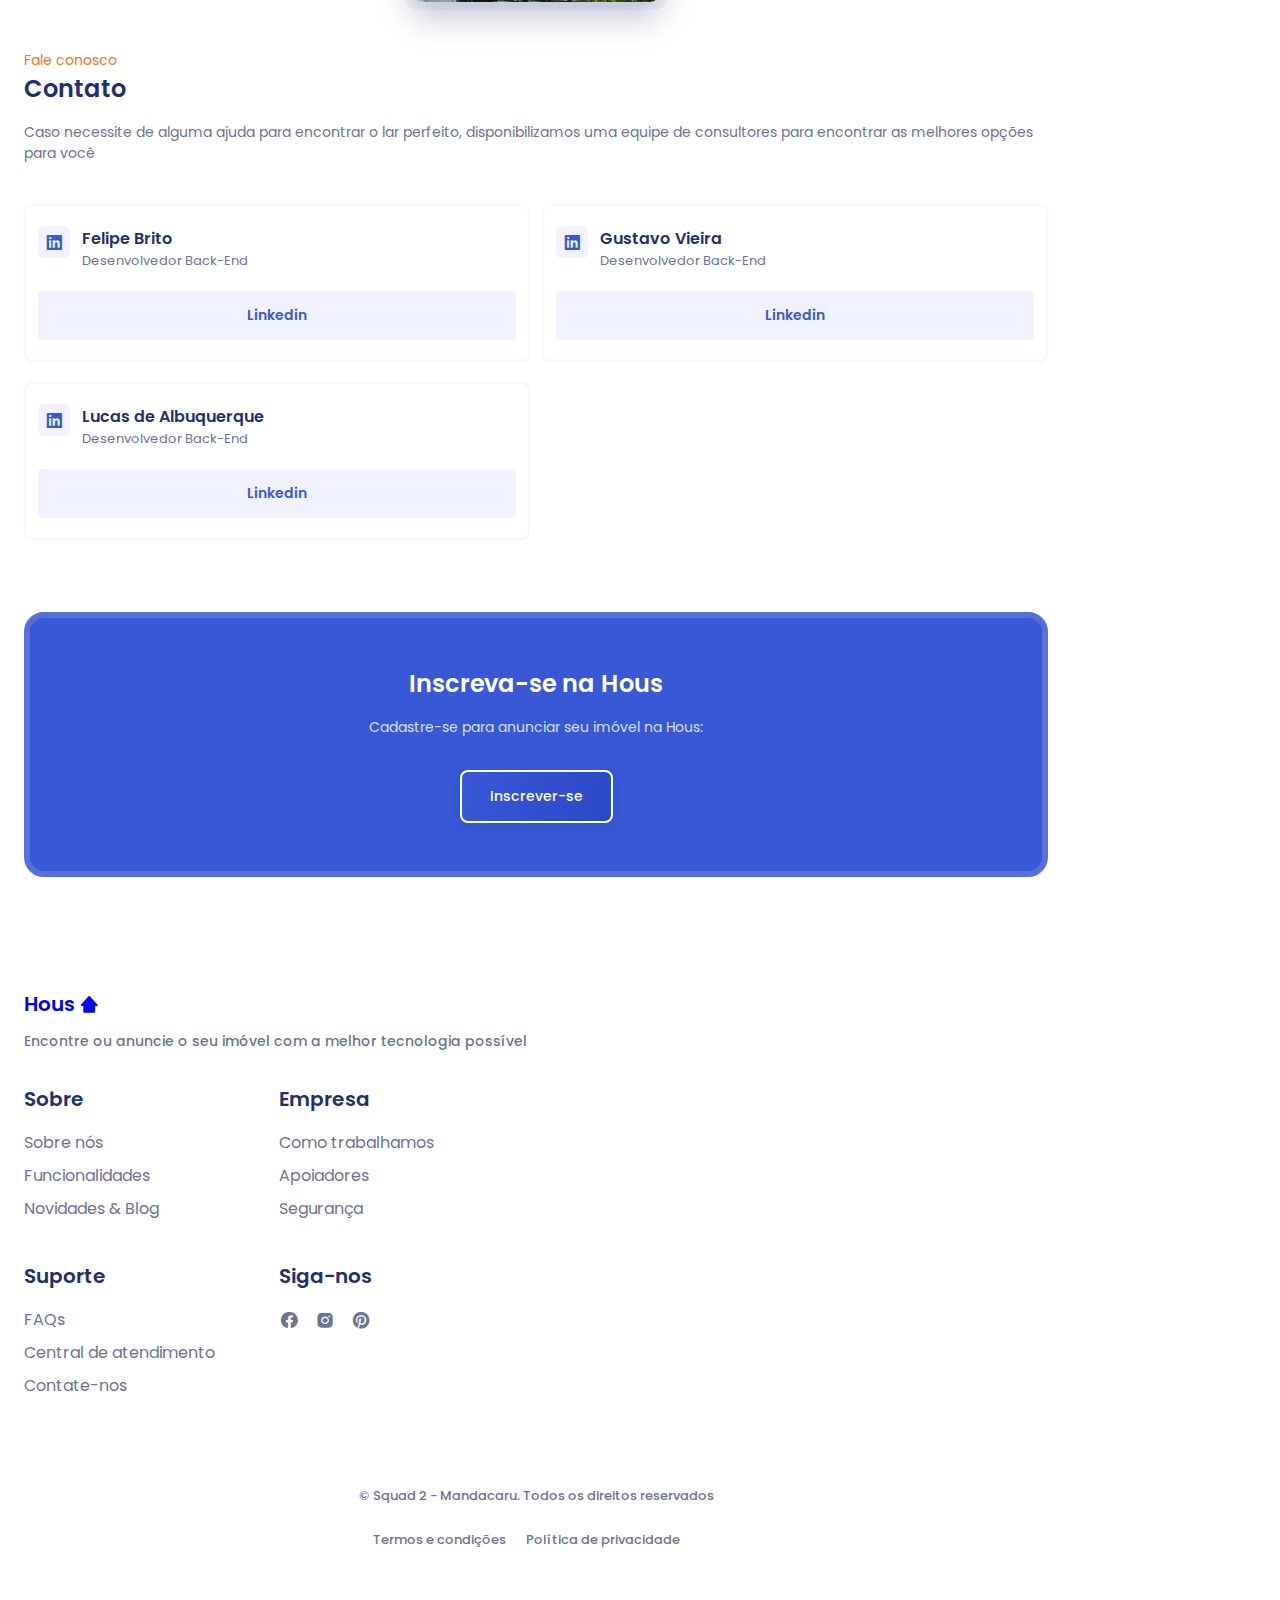
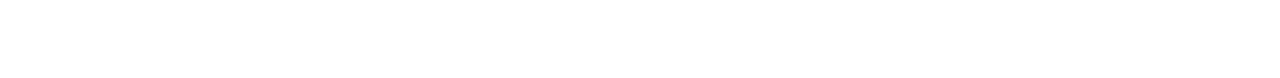
==== commit 0449f2c5: "scroll up" ====
--- a/front/index.html
+++ b/front/index.html
@@ -7,6 +7,8 @@
 
         Description:
         "How to make a responsive real state website design using HTML CSS and JavaScript. Real estate landing page. Along with css animations and dark light theme. Developed first with the Mobile First methodology, then for desktop."
+
+        This code doesn't have any commercial purposes
      -->
 
 
@@ -40,7 +42,7 @@
             <div class="nav__menu">
                 <ul class="nav__list">
                     <li class="nav__item">
-                        <a href="#home" class="nav__link">
+                        <a href="#home" class="nav__link active-link">
                             <i class='bx bx-home-alt-2' ></i>
                             <span>Home</span>
                         </a>
@@ -408,18 +410,124 @@
 
             <!--==================== SUBSCRIBE ====================-->
             <section class="subscribe section">
-                
+                <div class="subscribe__container container">
+                    <h1 class="subscribe__title">
+                        Inscreva-se na Hous
+                    </h1>
+                    <p class="subscribe__description">
+                        Cadastre-se para anunciar seu imóvel na Hous:
+                    </p>
+                    <a href="#" class="button subscribe__button">
+                        Inscrever-se
+                    </a>
+                </div>
             </section>
         </main>
 
         <!--==================== FOOTER ====================-->
         <footer class="footer section">
-            
+            <div class="footer__container container grid">
+                <div>
+                    <a href="#" class="footer__logo">
+                        Hous <i class='bx bxs-home-alt-2'></i>
+                    </a>
+                    <p class="footer__description">
+                        Encontre ou anuncie o seu imóvel com a melhor tecnologia possível
+                    </p>
+                </div>
+            </div>
+
+            <div class="footer__content container">
+                <div>
+                    <h3 class="footer__title">
+                        Sobre
+                    </h3>
+                    <ul class="footer__links">
+                        <li>
+                            <a href="#" class="footer__link">Sobre nós</a>
+                        </li>
+                        <li>
+                            <a href="#" class="footer__link">Funcionalidades</a>
+                        </li>
+                        <li>
+                            <a href="#" class="footer__link">Novidades & Blog</a>
+                        </li>
+                    </ul>
+                </div>
+
+                <div>
+                    <h3 class="footer__title">
+                        Empresa
+                    </h3>
+                    <ul class="footer__links">
+                        <li>
+                            <a href="#" class="footer__link">Como trabalhamos</a>
+                        </li>
+                        <li>
+                            <a href="#" class="footer__link">Apoiadores</a>
+                        </li>
+                        <li>
+                            <a href="#" class="footer__link">Segurança</a>
+                        </li>
+                    </ul>
+                </div>
+
+                <div>
+                    <h3 class="footer__title">
+                        Suporte
+                    </h3>
+                    <ul class="footer__links">
+                        <li>
+                            <a href="#" class="footer__link">FAQs</a>
+                        </li>
+                        <li>
+                            <a href="#" class="footer__link">Central de atendimento</a>
+                        </li>
+                        <li>
+                            <a href="#" class="footer__link">Contate-nos</a>
+                        </li>
+                    </ul>
+                </div>
+
+                <div>
+                    <h3 class="footer__title">
+                        Siga-nos
+                    </h3>
+                    <ul class="footer__social">
+                        <a href="https://www.facebook.com/" class="footer__social-link">
+                            <i class='bx bxl-facebook-circle'></i>
+                        </a>
+                        <a href="https://www.instagram.com/" class="footer__social-link">
+                            <i class='bx bxl-instagram-alt'></i>
+                        </a>
+                        <a href="https://www.pinterest.com/" class="footer__social-link">
+                            <i class='bx bxl-pinterest'></i>
+                        </a>
+                    </ul>
+                </div>
+
+            </div>
+
+            <div class="footer__info container">
+                <span class="footer__copy">
+                    &#169; Squad 2 - Mandacaru. Todos os direitos reservados
+                </span>
+
+                <div class="footer__privacy">
+                    <a href="#">Termos e condições</a>
+                    <a href="#">Política de privacidade</a>
+                    <a href="#"></a>
+                </div>
+
+            </div>
+
         </footer>
 
 
         <!--========== SCROLL UP ==========-->
-
+        <a href="#" class="scrollup" id="scroll-up">
+            <i class='bx bx-chevrons-up'></i>
+        </a>
 
         <!--=============== SCROLLREVEAL ===============-->
         <script src="assets/js/scrollreveal.min.js"></script>
--- a/front/assets/css/styles.css
+++ b/front/assets/css/styles.css
@@ -227,7 +227,13 @@
 
 
 /* Active link */
-
+.active-link{
+  background: linear-gradient(101deg,
+              hsl(228, 66%, 53%),
+              hsl(228, 66%, 47%));
+  color:#fff;
+  box-shadow: 0 4px 8px hsla(228, 66%, 45%, .25);
+}
 
 /*=============== HOME ===============*/
 .home{
@@ -364,7 +370,7 @@
 }
 
 .logos__img img{
-  height: 60px;
+  height: 110px;
   opacity: .2;
   transition: .3s;
 }
@@ -653,18 +659,173 @@
 
 /*=============== SUBSCRIBE ===============*/
 
-
+.subscribe{
+  padding: 2.5rem 0;
+}
+
+.subscribe__container{
+  background-color: var(--first-color);
+  padding: 3rem 2rem;
+  border-radius: 1.25rem;
+  border: 6px solid var(--first-color-light);
+  text-align: center;
+}
+
+.subscribe__title{
+  font-size: var(--h2-font-size);
+  color:#fff;
+  margin-bottom: 1rem;
+}
+
+.subscribe__description{
+  color: hsl(228, 90%, 92%);
+  font-size: var(--small-font-size);
+  margin-bottom: 2rem;
+}
+
+.subscribe__button{
+  border: 2px solid #fff;
+  background: --first-color-light;
+  font-size: var(--small-font-size);
+}
+
+.subscribe__button:hover{
+  background-color: var(--first-color);
+}
+  
 /*=============== FOOTER ===============*/
 
+.footer__container{
+  row-gap: 2.5rem;
+}
+
+.footer__logo{
+  color: --first-color;
+  font-size: var(--h3-font-size);
+  font-weight: var(--font-semi-bold);
+  display: inline-flex;
+  align-items: center;
+  column-gap: .25rem;
+  margin-bottom: .75rem;
+}
+
+.footer__logo i{
+  font-size: 1.25rem;
+}
+
+.footer__description,
+.footer-link{
+  font-size: var(--small-font-size);
+  font-weight: var(--font-medium);
+  margin-bottom: 2rem;
+}
+
+.footer__content,
+.footer__links{
+  display: grid;
+}
+
+.footer__content{
+  grid-template-columns: repeat(2, max-content);
+  gap: 2.5rem 4rem;
+}
+
+.footer__title{
+  font-size: var(--h3-font-size);
+  margin-bottom: 1rem;
+}
+
+.footer__links{
+  row-gap: .5rem;
+}
+
+.footer__link{
+  color: var(--text-color);
+  transition: .3s;
+}
+
+.footer__link:hover{
+  color: var(--title-color);
+}
+
+.footer__social{
+  display: flex;
+  column-gap: 1rem;
+}
+
+.footer__social-link{
+  font-size: 1.25rem;
+  color: var(--text-color);
+  transition: .3s;
+}
+
+.footer__social-link:hover{
+    color: var(--title-color);
+}
+
+.footer__info,
+.footer__privacy{
+  display: flex;
+}
+
+.footer__info{
+  padding-bottom: 6rem;
+  margin-top: 5.5rem;
+  flex-direction: column;
+  text-align: center;
+  row-gap: 1.5rem;
+}
+
+.footer__copy,
+.footer__privacy a{
+  font-size: var(--smaller-font-size);
+  font-weight: var(--font-medium);
+  color: var(--text-color);
+}
+
+.footer__privacy{
+  justify-content: center;
+  column-gap: 1.25rem;
+}
 
 /*=============== SCROLL BAR ===============*/
-
+::-webkit-scrollbar{
+  width: .6rem;
+  border-radius: .5rem;
+  background-color: hsl(228, 8%, 76%);
+}
+
+::-webkit-scrollbar-thumb{
+  background-color: hsl(228, 8%, 64%);
+  border-radius: .5rem;
+}
+
+::-webkit-scrollbar-thumb:hover{
+  background-color: hsl(228, 8%, 54%);
+}
 
 /*=============== SCROLL UP ===============*/
-
-
-/* Show Scroll Up*/
-
+.scrollup{
+  position: fixed;
+  right: 1rem;
+  bottom: -30%;
+  background-color: var(--container-color);
+  box-shadow: 0 8px 12px hsla(228, 66%, 45%, .1);
+  display: inline-flex;
+  padding: .35rem;
+  border-radius: .25rem;
+  color: var(--title-color);
+  font-size: 1.25rem;
+  z-index: var(--z-tooltip);
+  transition: .3s;
+}
+
+.scrollup:hover{
+  transform: translateY(-.25rem);
+  color: var(--first-color);
+}
+
+/* Show scroll up */
 
 /*=============== BREAKPOINTS ===============*/
 /* For small devices */
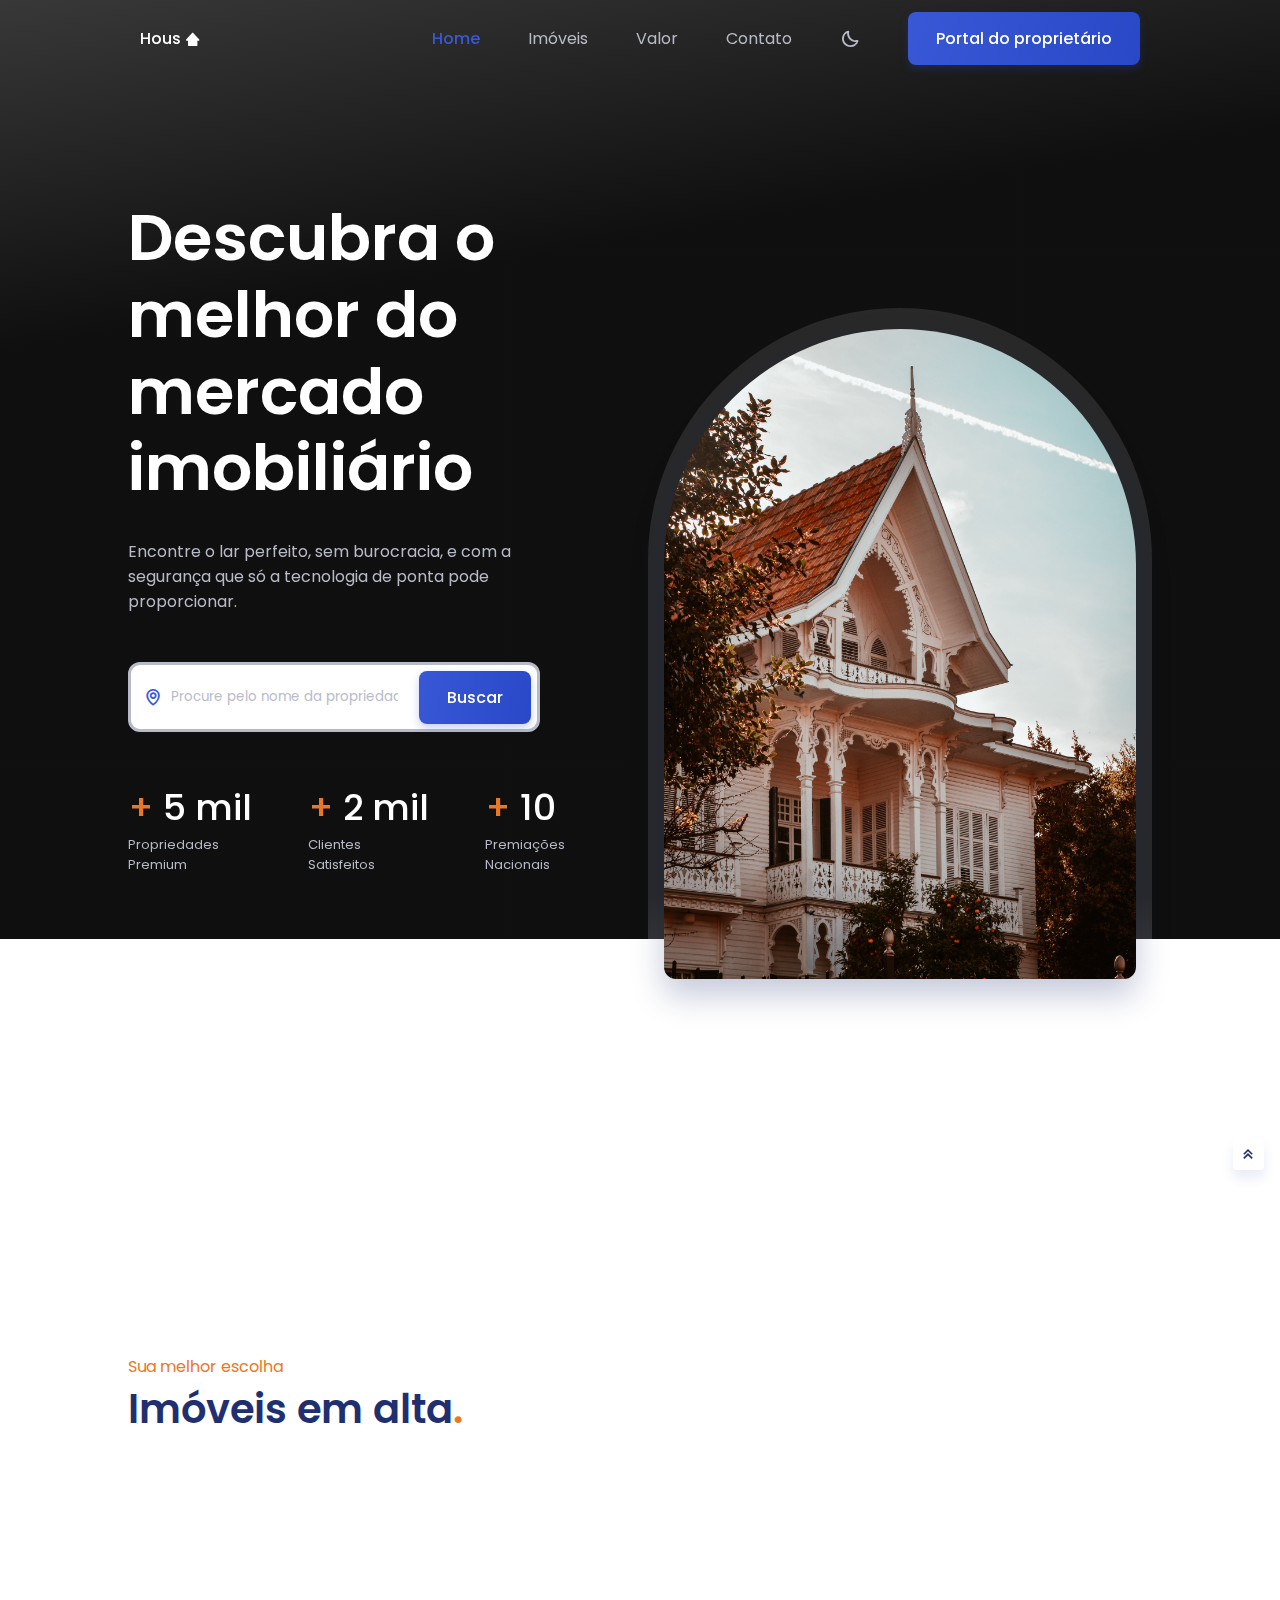
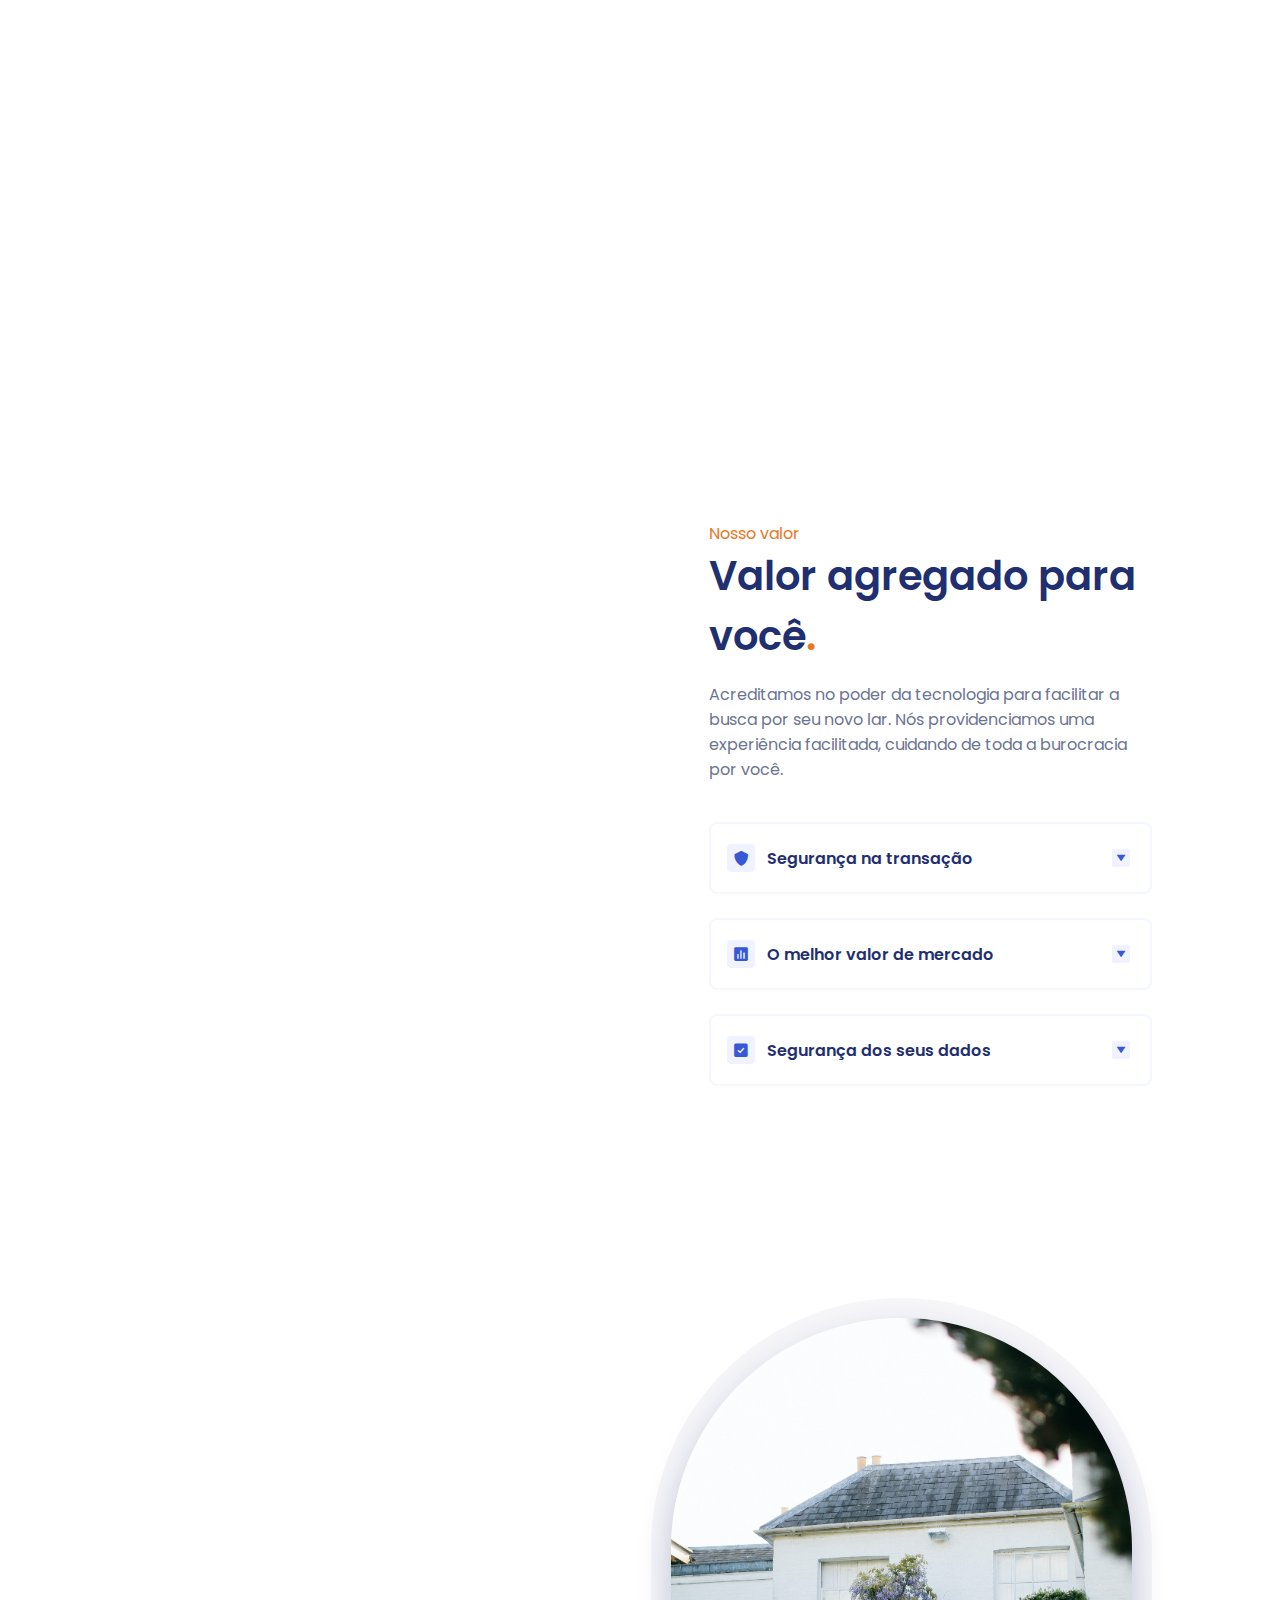
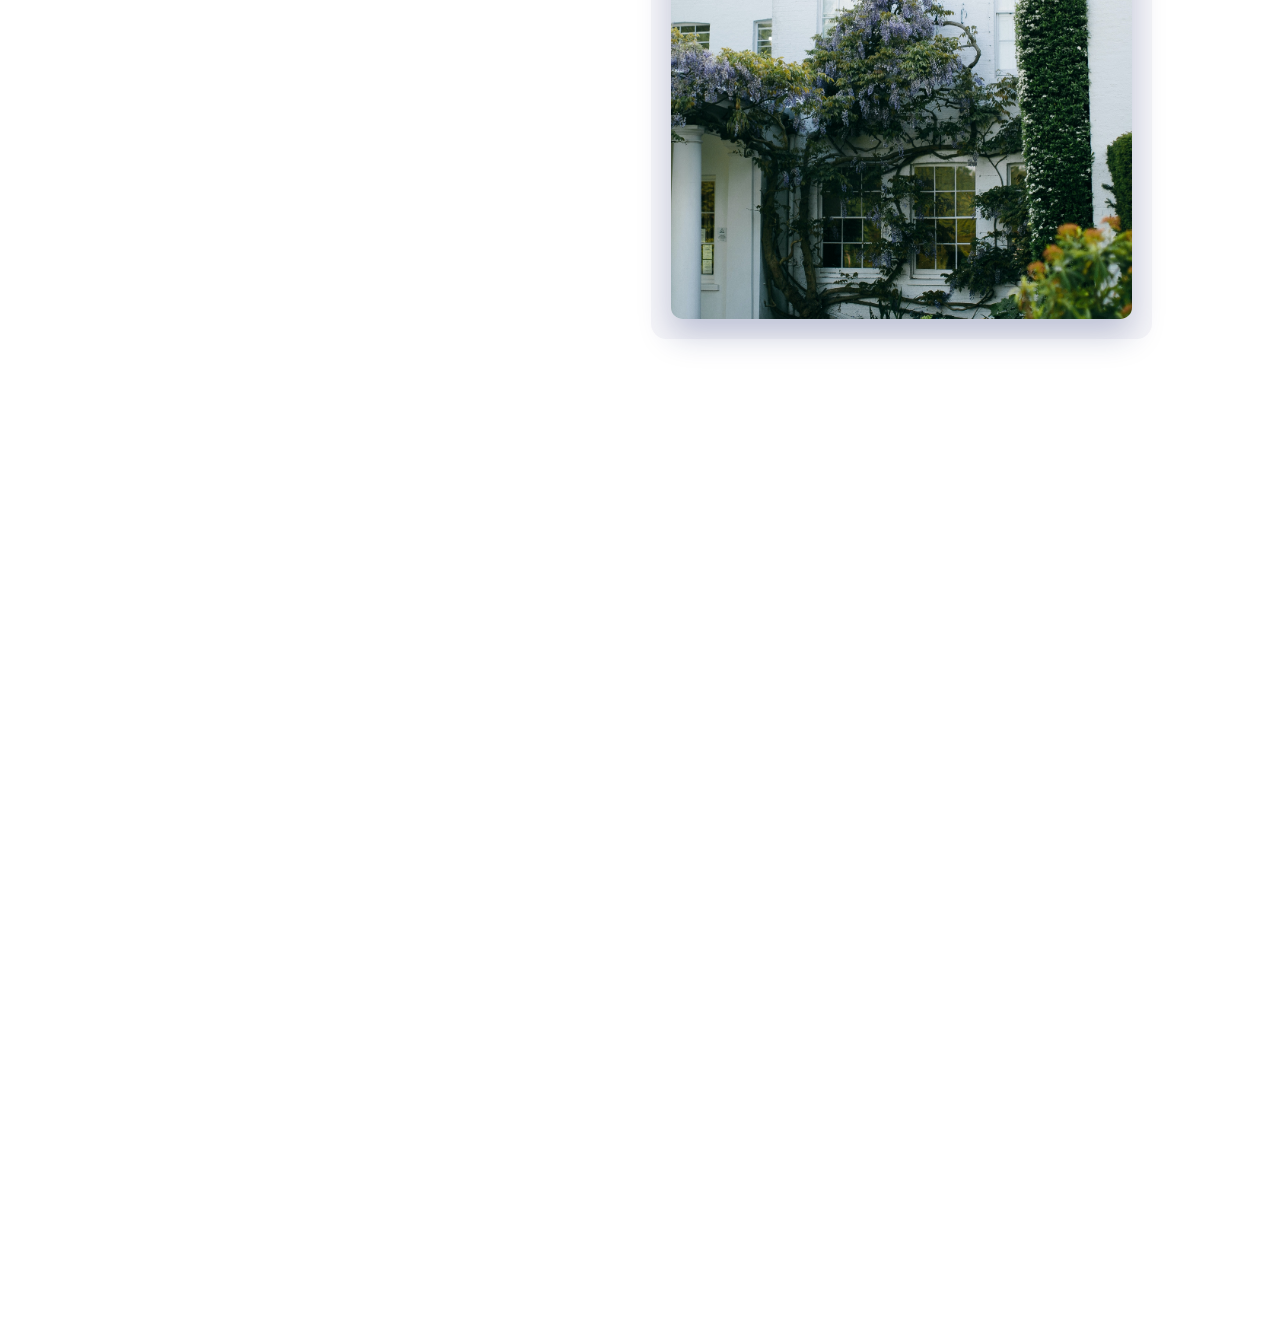
==== commit 4bc66cdb: "front v.1" ====
--- a/front/index.html
+++ b/front/index.html
@@ -58,7 +58,7 @@
                     <li class="nav__item">
                         <a href="#value" class="nav__link">
                             <i class='bx bx-award' ></i>
-                            <span>Premiações</span>
+                            <span>Valor</span>
                         </a>
                     </li>
 
@@ -71,6 +71,9 @@
                 </ul>
             </div>
             
+            <!-- Theme change button -->
+            <i class='bx bx-moon change-theme' id="theme-button"></i>
+
             <a href="#" class="button nav__button">
                 Portal do proprietário
             </a>
@@ -318,15 +321,16 @@
             <!--==================== CONTACT ====================-->
             <section class="contact section" id="contact">
                 <div class="contact__container container grid">
-                     <div class="contact__images">
+                    <div class="contact__images">
                         <div class="contact__orbe">
-                            <div class="contact__img">
-                                <img src="assets/img/contact.jpg" alt="">
-                            </div>
-                        </div>
-                     </div>
-
-                     <div class="contact__content">
+                            
+                        </div>
+                        <div class="contact__img">
+                            <img src="assets/img/contact.jpg" alt="">
+                        </div>
+                    </div>
+
+                    <div class="contact__content">
                         <div class="contact__data">
                             <span class="section__subtitle">
                                 Fale conosco
@@ -432,81 +436,82 @@
                         Hous <i class='bx bxs-home-alt-2'></i>
                     </a>
                     <p class="footer__description">
-                        Encontre ou anuncie o seu imóvel com a melhor tecnologia possível
+                        Encontre ou anuncie o seu imóvel com <br> a melhor tecnologia possível
                     </p>
                 </div>
+
+                <div class="footer__content">
+                    <div>
+                        <h3 class="footer__title">
+                            Sobre
+                        </h3>
+                        <ul class="footer__links">
+                            <li>
+                                <a href="#" class="footer__link">Sobre nós</a>
+                            </li>
+                            <li>
+                                <a href="#" class="footer__link">Funcionalidades</a>
+                            </li>
+                            <li>
+                                <a href="#" class="footer__link">Novidades & Blog</a>
+                            </li>
+                        </ul>
+                    </div>
+    
+                    <div>
+                        <h3 class="footer__title">
+                            Empresa
+                        </h3>
+                        <ul class="footer__links">
+                            <li>
+                                <a href="#" class="footer__link">Como trabalhamos</a>
+                            </li>
+                            <li>
+                                <a href="#" class="footer__link">Apoiadores</a>
+                            </li>
+                            <li>
+                                <a href="#" class="footer__link">Segurança</a>
+                            </li>
+                        </ul>
+                    </div>
+    
+                    <div>
+                        <h3 class="footer__title">
+                            Suporte
+                        </h3>
+                        <ul class="footer__links">
+                            <li>
+                                <a href="#" class="footer__link">FAQs</a>
+                            </li>
+                            <li>
+                                <a href="#" class="footer__link">Atendimento</a>
+                            </li>
+                            <li>
+                                <a href="#" class="footer__link">Contate-nos</a>
+                            </li>
+                        </ul>
+                    </div>
+    
+                    <div>
+                        <h3 class="footer__title">
+                            Siga-nos
+                        </h3>
+                        <ul class="footer__social">
+                            <a href="https://www.facebook.com/" class="footer__social-link">
+                                <i class='bx bxl-facebook-circle'></i>
+                            </a>
+                            <a href="https://www.instagram.com/" class="footer__social-link">
+                                <i class='bx bxl-instagram-alt'></i>
+                            </a>
+                            <a href="https://www.pinterest.com/" class="footer__social-link">
+                                <i class='bx bxl-pinterest'></i>
+                            </a>
+                        </ul>
+                    </div>
+    
+                </div>
             </div>
 
-            <div class="footer__content container">
-                <div>
-                    <h3 class="footer__title">
-                        Sobre
-                    </h3>
-                    <ul class="footer__links">
-                        <li>
-                            <a href="#" class="footer__link">Sobre nós</a>
-                        </li>
-                        <li>
-                            <a href="#" class="footer__link">Funcionalidades</a>
-                        </li>
-                        <li>
-                            <a href="#" class="footer__link">Novidades & Blog</a>
-                        </li>
-                    </ul>
-                </div>
-
-                <div>
-                    <h3 class="footer__title">
-                        Empresa
-                    </h3>
-                    <ul class="footer__links">
-                        <li>
-                            <a href="#" class="footer__link">Como trabalhamos</a>
-                        </li>
-                        <li>
-                            <a href="#" class="footer__link">Apoiadores</a>
-                        </li>
-                        <li>
-                            <a href="#" class="footer__link">Segurança</a>
-                        </li>
-                    </ul>
-                </div>
-
-                <div>
-                    <h3 class="footer__title">
-                        Suporte
-                    </h3>
-                    <ul class="footer__links">
-                        <li>
-                            <a href="#" class="footer__link">FAQs</a>
-                        </li>
-                        <li>
-                            <a href="#" class="footer__link">Central de atendimento</a>
-                        </li>
-                        <li>
-                            <a href="#" class="footer__link">Contate-nos</a>
-                        </li>
-                    </ul>
-                </div>
-
-                <div>
-                    <h3 class="footer__title">
-                        Siga-nos
-                    </h3>
-                    <ul class="footer__social">
-                        <a href="https://www.facebook.com/" class="footer__social-link">
-                            <i class='bx bxl-facebook-circle'></i>
-                        </a>
-                        <a href="https://www.instagram.com/" class="footer__social-link">
-                            <i class='bx bxl-instagram-alt'></i>
-                        </a>
-                        <a href="https://www.pinterest.com/" class="footer__social-link">
-                            <i class='bx bxl-pinterest'></i>
-                        </a>
-                    </ul>
-                </div>
-
-            </div>
 
             <div class="footer__info container">
                 <span class="footer__copy">
--- a/front/assets/css/styles.css
+++ b/front/assets/css/styles.css
@@ -68,7 +68,7 @@
   font-size: var(--normal-font-size);
   background-color: var(--body-color);
   color: var(--text-color);
-  transition: .3s; /* For animation dark mode */
+  transition: .4s; /* For animation dark mode */
 }
 
 h1, h2, h3 {
@@ -97,16 +97,81 @@
 }
 
 /*=============== THEME ===============*/
-
+.change-theme{
+  font-size: 1.25rem;
+  color:#fff;
+  cursor: pointer;
+  transition: .3s;
+}
+
+.change-theme:hover{
+  color: var(--first-color);
+}
 
 /*========== Variables Dark theme ==========*/
-
+body.dark-theme{
+  --first-color: hsl(228, 66%, 62%);
+  --second-color: hsl(25, 57%, 54%);
+  --title-color: hsl(228, 8%, 95%);
+  --text-color: hsl(228, 8%, 70%);
+  --border-color: hsl(228, 16%, 14%);
+  --body-color: hsl(228, 12%, 8%);
+  --container-color: hsl(228, 16%, 12%);
+}
 
 /*========== 
     Color changes in some parts of 
     the website, in dark theme 
 ==========*/
 
+.dark-theme .home__search,
+.dark-theme .swiper-button-next,
+.dark-theme .swiper-button-prev{
+  border: 3px solid var(--border-color);
+}
+
+.dark-theme .nav__menu,
+.dark-theme .home__img,
+.dark-theme .popular__card:hover,
+.dark-theme .value__img,
+.dark-theme .accordion-open,
+.dark-theme .accordion-open .value__accordion-icon,
+.dark-theme .accordion-open .value__accordion-arrow,
+.dark-theme .contact__img,
+.dark-theme .contact__card-box:hover,
+.dark-theme .scrollup{
+  box-shadow: none;
+}
+
+.dark-theme .value__orbe,
+.dark-theme .value__accordion-icon,
+.dark-theme .value__accordion-arrow,
+.dark-theme .contact__orbe,
+.dark-theme .contact__card i,
+.dark-theme .contact__card-button,
+.dark-theme .subscribe__container{
+  background-color: var(--container-color);
+}
+
+.dark-theme .subscribe__container{
+  border: 6px solid var(--border-color);
+}
+
+.dark-theme .subscribe__description{
+  color: var(--text-color);
+}
+
+.dark-theme::-webkit-scrollbar{
+  background-color:hsl(228, 4%, 15%);
+}
+
+.dark-theme::-webkit-scrollbar-thumb{
+  background-color:hsl(228, 4%, 25%);
+}
+
+.dark-theme::-webkit-scrollbar-thumb:hover{
+  background-color:hsl(228, 4%, 35%);
+}
 
 /*=============== REUSABLE CSS CLASSES ===============*/
 .container {
@@ -184,11 +249,11 @@
         bottom: 2rem;
         background-color: var(--container-color);
         box-shadow: 0 8px 24px hsla(228, 66%, 45%, .15);
-        width: 90%;
+        width: 85%;
         left: 0;
         right: 0;
         margin: 0 auto;
-        padding: 1.30rem 3 rem;
+        padding: 1.00rem 3rem;
         border-radius: 1.23rem;
         transition: .4s;
     }
@@ -213,7 +278,6 @@
     .nav__link span{
         display: none;
     }
-
 }
 
 /* Change background header */
@@ -225,6 +289,9 @@
   color: var(--first-color);
 }
 
+.scroll-header .change-theme{
+  color: var(--title-color);
+}
 
 /* Active link */
 .active-link{
@@ -317,11 +384,11 @@
 }
 
 .home__orbe{
-    width: 265px;
-    height: 284px;
+    width: 260px;
+    height: 310px;
     background: linear-gradient(180deg,
                 hsl(0, 0%, 16%) 93%,
-                hsl(0, 0%, 67%) 100%); 
+                hsl(0, 0%, 20%) 100%); 
     border-radius: 135px 135px 0 0;     
 }
 
@@ -388,9 +455,10 @@
 .popular__card{
   width: 290px;
   background-color: var(--container-color);
-  padding: .5rem .5rem 1.5rem;
+  padding: 0.75rem 0.75rem 1.5rem;
   margin: 0 auto;
   transition: .4s;
+  border-radius: 1rem;
 }
 
 .popular__img{
@@ -736,6 +804,7 @@
 }
 
 .footer__links{
+  font-size: var(--smaller-font-size);
   row-gap: .5rem;
 }
 
@@ -826,15 +895,335 @@
 }
 
 /* Show scroll up */
+.show-scroll{
+  bottom: 8rem;
+}
+
 
 /*=============== BREAKPOINTS ===============*/
 /* For small devices */
-
+@media screen and (max-width: 350px){
+  .container{
+    margin-left: 1rem;
+    margin-right: 1rem;
+  }
+  .section{
+    padding: 3.5rem 0 1rem;
+  }
+
+  .home{
+    padding-bottom: 0;
+  }
+
+  .contact__card{
+    grid-template-columns: repeat(1, 180px);
+    justify-content: center;
+  }
+}
+
+@media screen and (max-width: 320px){
+  .nav__menu{
+    padding: 1.3rem 1.5rem;
+  }
+  
+  .home__value{
+    column-gap: 1rem;
+  }
+  .home__img{
+    width: 220px;
+    height: 280px;
+  }
+  .home__orbe{
+    width: 240px;
+    height: 264px;
+  }
+
+  .logos__container{
+    gap: 2rem 1rem;
+  }
+
+  .popular__card{
+    width: 230px;
+    padding: .5rem .5rem .75rem;
+  }
+  .value__img,
+  .contact__img{
+    width: 220px;
+    height: 260px;
+  }
+  .value__orbe,
+  .contact__orbe{
+    width: 236px;
+    height: 280px;
+  }
+  .subscribe__container{
+    padding: 2rem 1rem;
+  }
+  .footer__content{
+    gap: 0.5rem;
+  }
+}
 
 /* For medium devices */
-
+@media screen and (min-width: 576px){
+  .nav__menu{
+    width: 342px;
+  }
+  
+  .home__search{
+    width: 412px;
+  }
+  .contact__card{
+    grid-template-columns: repeat(2, 192px);
+    justify-content: center;
+  }
+  .footer__content{
+    grid-template-columns: repeat(3, max-content);
+  }
+  
+}
+
+@media screen and (min-width: 767px){
+  .home__container{
+    grid-template-columns: repeat(2, 1fr);
+    padding-top: 2rem;
+  }
+
+  .home__orbe{
+    align-self: flex-end;
+  }
+
+  .home__data{
+    padding-bottom: 2rem;
+  }
+
+  .logos__container{
+    grid-template-columns: repeat(4, max-content);
+    justify-content: center;
+  }
+  .value__container,
+  .contact__container{
+    grid-template-columns: repeat(2, 1fr);
+    align-items: center;
+  }
+
+  .contact__images{
+    order: 1;
+  }
+  .contact__card{
+    justify-content: initial;
+  }
+
+  .subscribe__container{
+    padding: 3rem, 13rem;
+  }
+
+  .footer__container{
+    grid-template-columns: repeat(2, max-content);
+    justify-content: space-between;
+    column-gap: 0.1rem;
+  }
+
+  .footer__description{
+    column-gap: 0.1rem;
+  }
+}
 
 /* For large devices */
-
-
-/* For 2K & 4K resolutions */+@media screen and (min-width: 1023px){
+  .section{
+    padding: 7.5rem 0 1rem;
+  }
+  .section__title{
+    font-size: 2.5rem;
+  }
+  .section__subtitle{
+    font-size: var(--normal-font-size);
+  }
+  .nav{
+    height: calc(var(--header-height)) + 1.5rem;
+    padding: 0.75rem;
+  }
+  .nav__menu{
+    width: initial;
+    margin-left: auto;
+  }
+
+  .nav__list{
+    display: flex;
+    column-gap: 3rem;
+  }
+  .nav__link{
+    color: var(--text-color-light);
+  }
+  .nav__link i{
+    display: none;
+  }
+  .nav__button{
+    display: inline-block;
+  }
+  .active-link{
+    background: none;
+    box-shadow: none;
+    color: var(--first-color);
+    font-weight: var(--font-medium);
+  }
+  .change-theme{
+    margin: 0 3rem;
+    color: var(--text-color-light);
+  }
+
+  .scroll-header .nav__link,
+  .scroll-header .change-theme{
+    color: var(--text-color);
+  }
+
+  .home{
+    padding-bottom: 0;
+  }
+  .home__container{
+    padding-top: 5rem;
+    column-gap: 2rem;
+  }
+  .home__data{
+    padding-bottom: 4rem;
+  }
+  .home__title{
+    margin-bottom: 2rem;
+  }
+  .home__description,
+  .home__search{
+    margin-bottom: 3rem;
+  }
+  .home__value{
+    column-gap: 3.5rem;
+  }
+  .home__orbe{
+    width: 504px;
+    height: 631px;
+    border-radius: 256px 256px 0 0;;
+  }
+  .home__img{
+    width: 472px;
+    height: 650px;
+    border-radius: 236px 236px 12px 12px;
+    bottom: -2.5rem;
+  }
+  .logos__img img{
+    height: 120px;
+  }
+
+  .popular__container{
+    padding-top: 3rem;
+  }
+
+  .popular__card{
+    width: 320px;
+    padding: .75rem .75rem 2rem;
+  }
+  .popular__data{
+    padding: 0 .25rem 0 .75rem;
+  }
+
+  .value__container,
+  .contact__container{
+    align-items: flex-start;
+    column-gap: 5rem;
+  }
+
+  .value__orbe,
+  .contact__orbe{
+    width: 501px;
+    height: 641px;
+    border-radius: 258px 258px 16px 16px;
+  }
+
+  .value__img,
+  .contact__img{
+    width: 461px;
+    height: 601px;
+    border-radius: 238px 238px 12px 12px;
+  }
+
+  .value__img img,
+  .contact__img img{
+    max-width: initial;
+    width: 490px;
+  }
+  .value__description,
+  .contact__card-description{
+    font-size: var(--normal-font-size);
+    margin-bottom: 2.5rem;
+  }
+
+  .value__accordion-title{
+    font-size: var(--normal-font-size);
+  }
+  .value__accordion-item{
+    padding: 1.25rem 1.25rem 1.25rem 1rem;
+  }
+  .value__accordion-description{
+    padding-bottom: 1rem;
+    font-size: var(--small-font-size);
+  }
+  .contact__card{
+    grid-template-columns: repeat(2, 200px);
+  }
+  .subscribe__container{
+    padding: 4rem 10rem 4.5rem;
+    border-radius: 2rem;
+    border: 12px solid var(--first-color-light);
+  } 
+  .subscribe__title{
+    font-size: 2.5rem;
+    margin-bottom: 1.5rem;
+  }
+  .subscribe__description{
+    font-size: var(--normal-font-size);
+    padding: 0 8rem;
+  }
+  .subscribe__button{
+    font-size: var(--normal-font-size);
+  }
+  .footer__content{
+    grid-template-columns: repeat(4, max-content);
+  }
+  .footer__title{
+    margin-bottom: 1.5rem;
+  }
+  .footer__links{
+    row-gap: 1rem;
+  }
+  .footer__info{
+    flex-direction: row;
+    justify-content: space-between;
+    padding-bottom: 2rem;
+  }
+  .show-scroll{
+    bottom: 3rem;
+    right: 3rem;
+  }
+}
+
+@media screen and (min-width: 1040px){
+  .container{
+    margin-left: auto;
+    margin-right: auto;
+  }
+  .home__container{
+    column-gap: 4rem;
+  }
+}
+
+/* For 2K & 4K resolutions */
+@media screen and (min-width: 2048px){
+  body{
+    zoom: 1.5rem
+  }
+}
+
+@media screen and (min-width: 3840px){
+  body{
+    zoom: 2rem
+  }
+}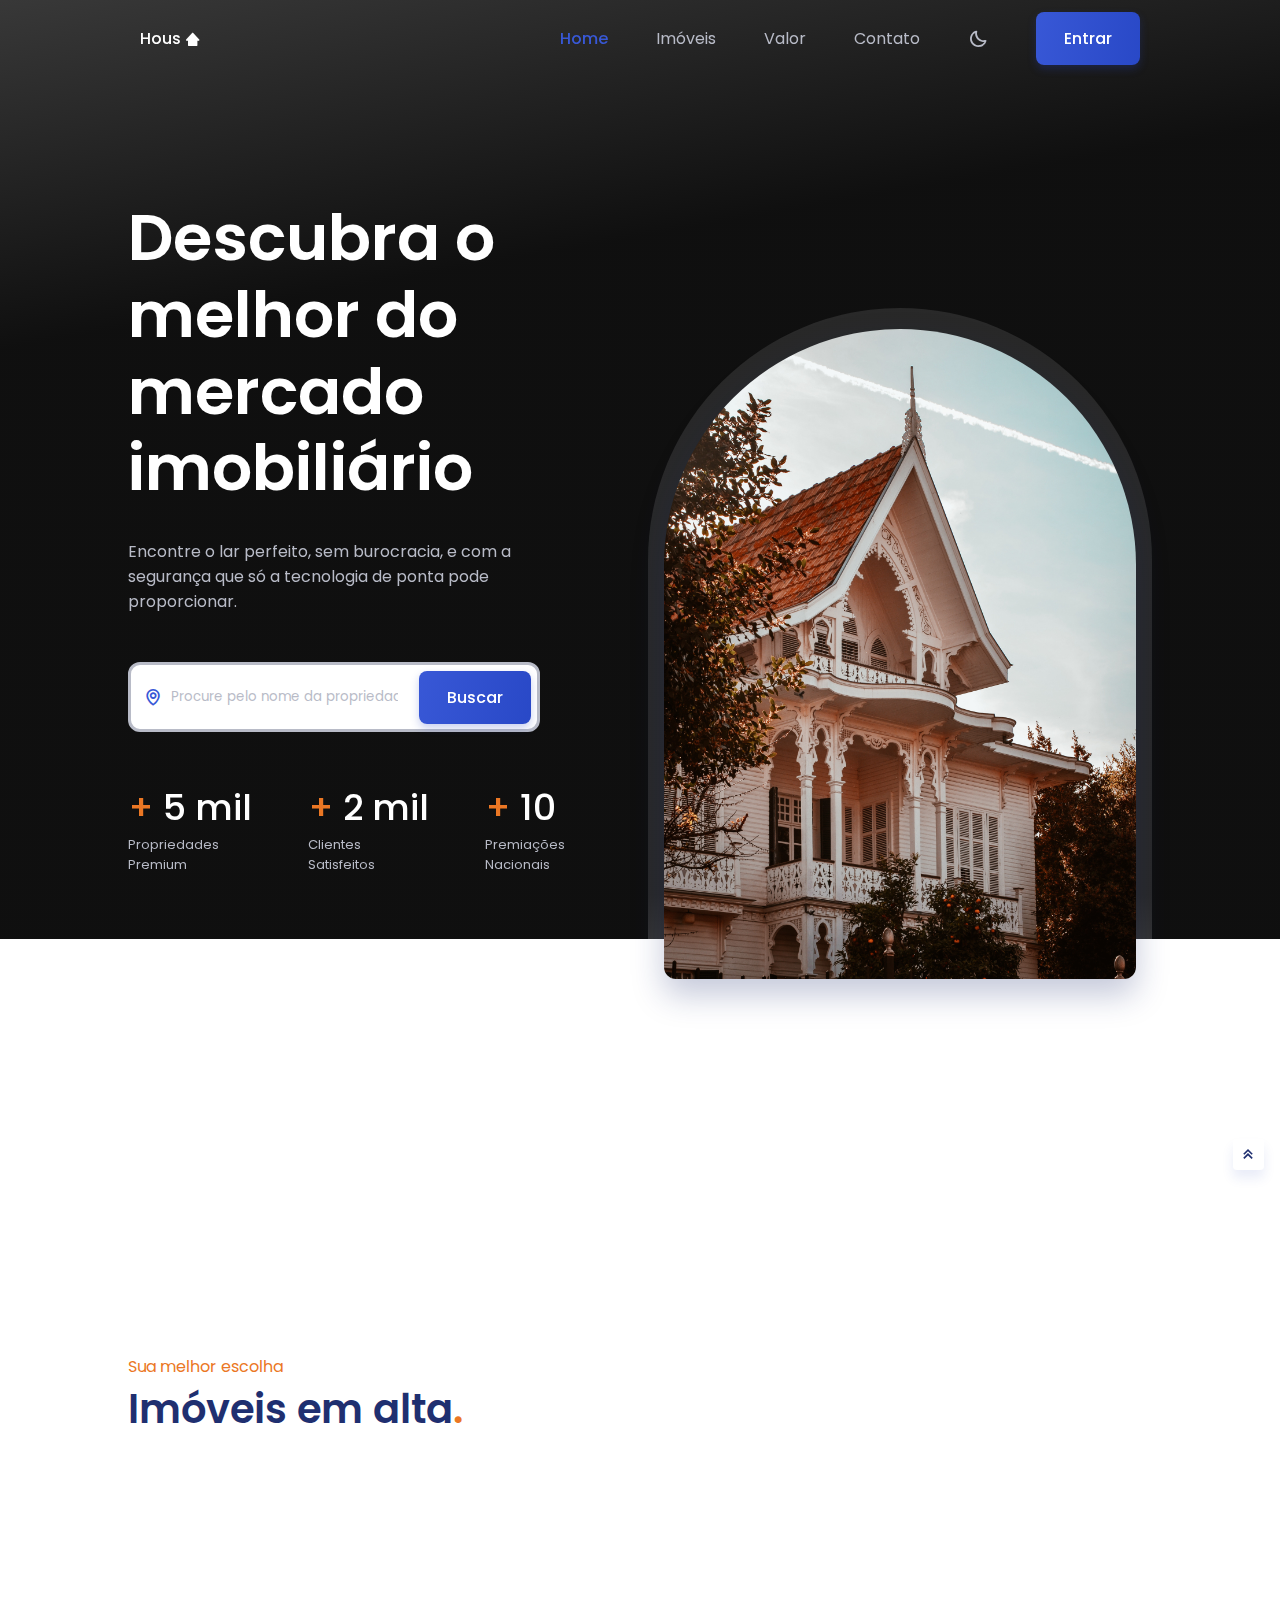
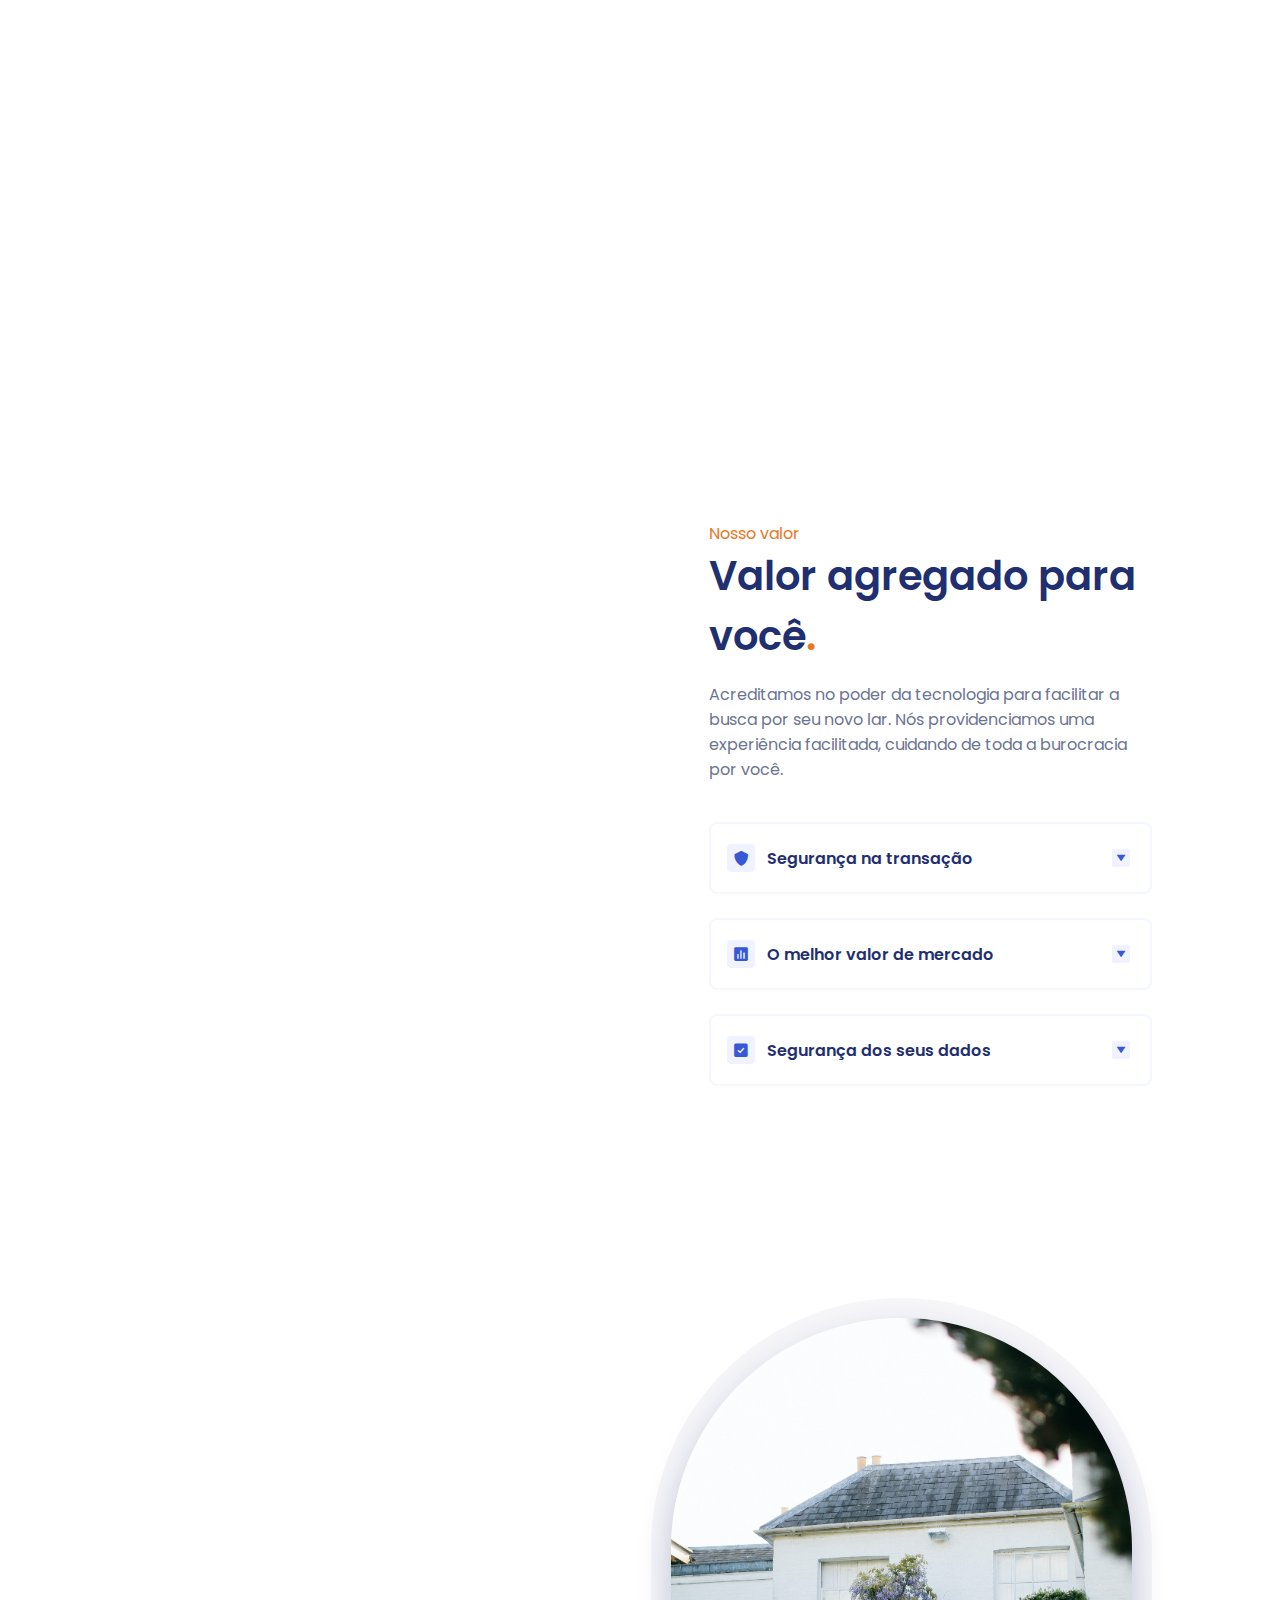
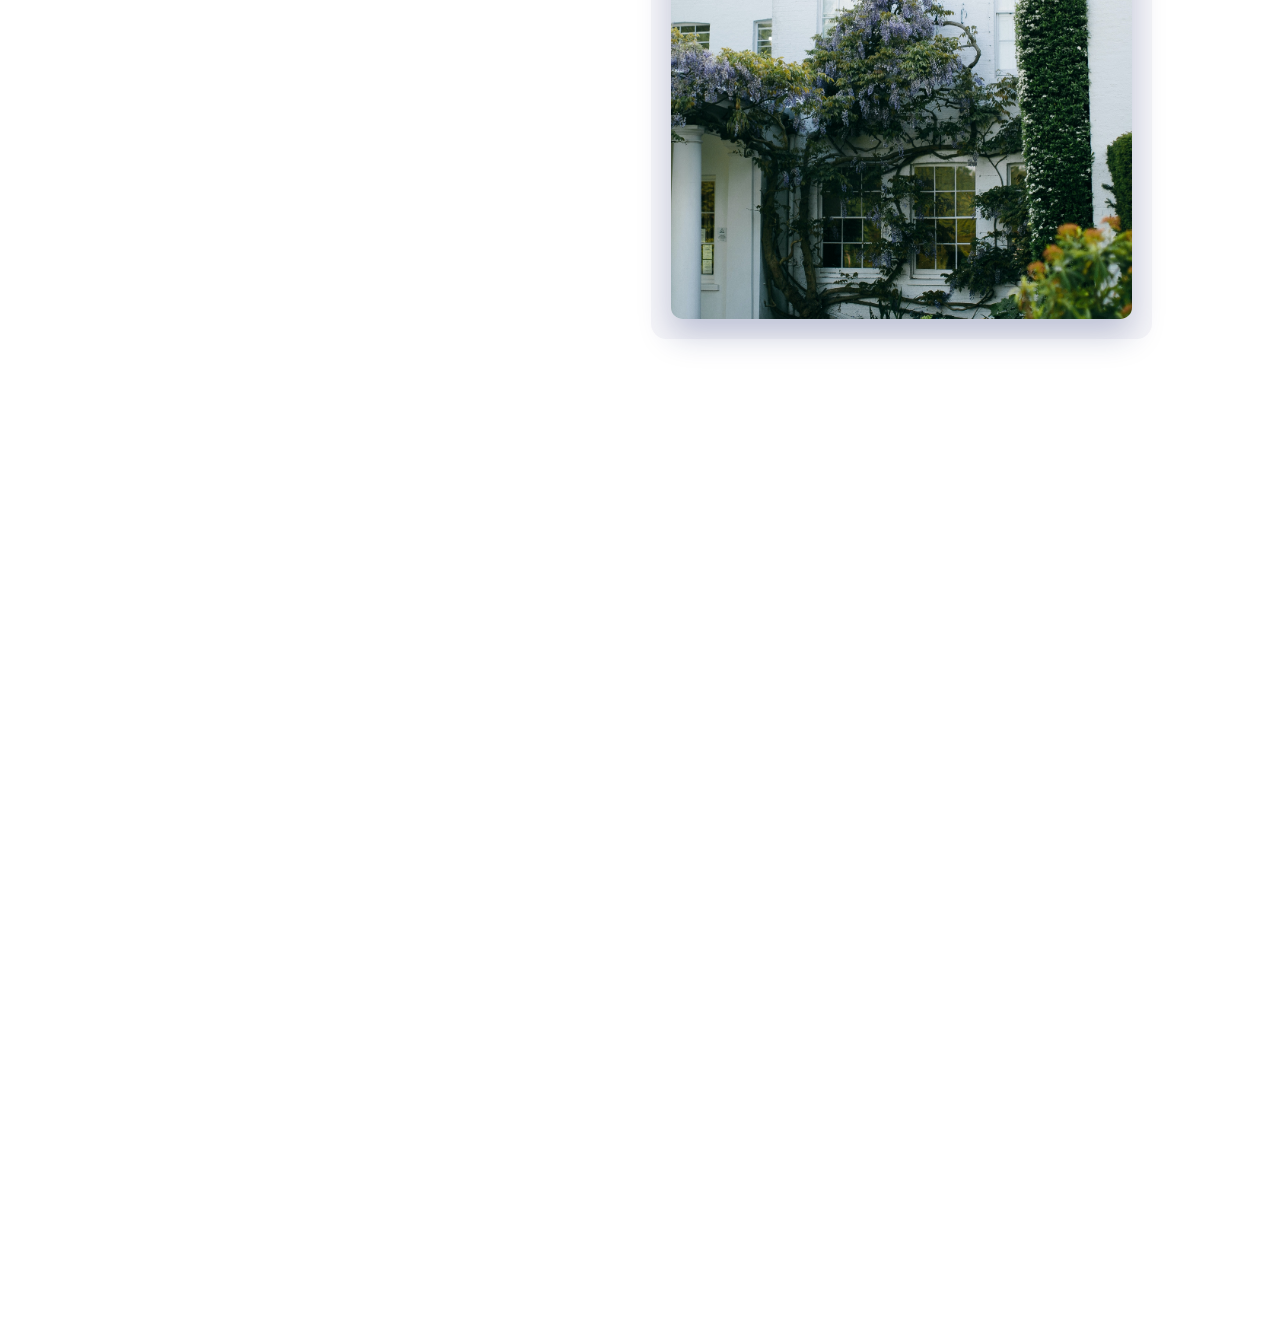
==== commit d2117efd: "altering styles.css" ====
--- a/front/index.html
+++ b/front/index.html
@@ -75,7 +75,7 @@
             <i class='bx bx-moon change-theme' id="theme-button"></i>
 
             <a href="#" class="button nav__button">
-                Portal do proprietário
+                Entrar
             </a>
 
         </nav>
--- a/front/assets/css/styles.css
+++ b/front/assets/css/styles.css
@@ -768,7 +768,7 @@
 }
 
 .footer__logo{
-  color: --first-color;
+  color: var(--first-color);
   font-size: var(--h3-font-size);
   font-weight: var(--font-semi-bold);
   display: inline-flex;
